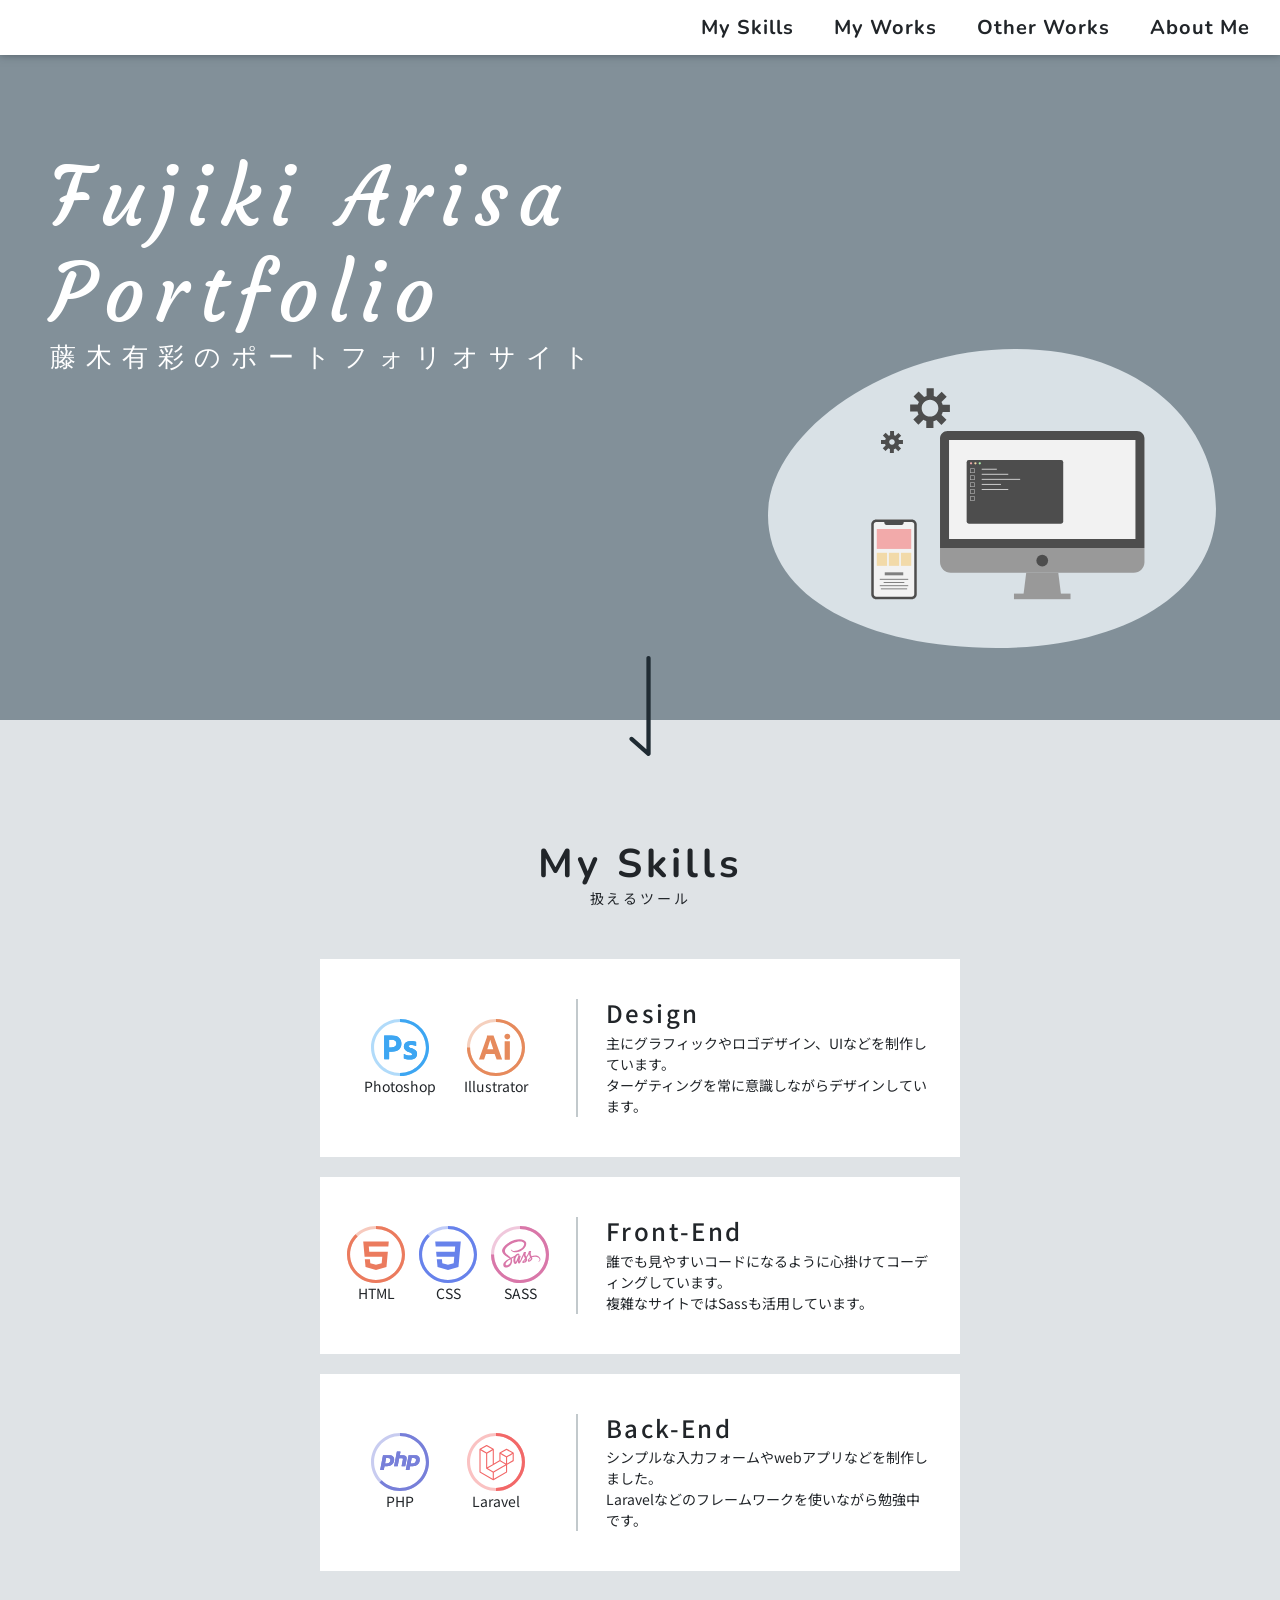
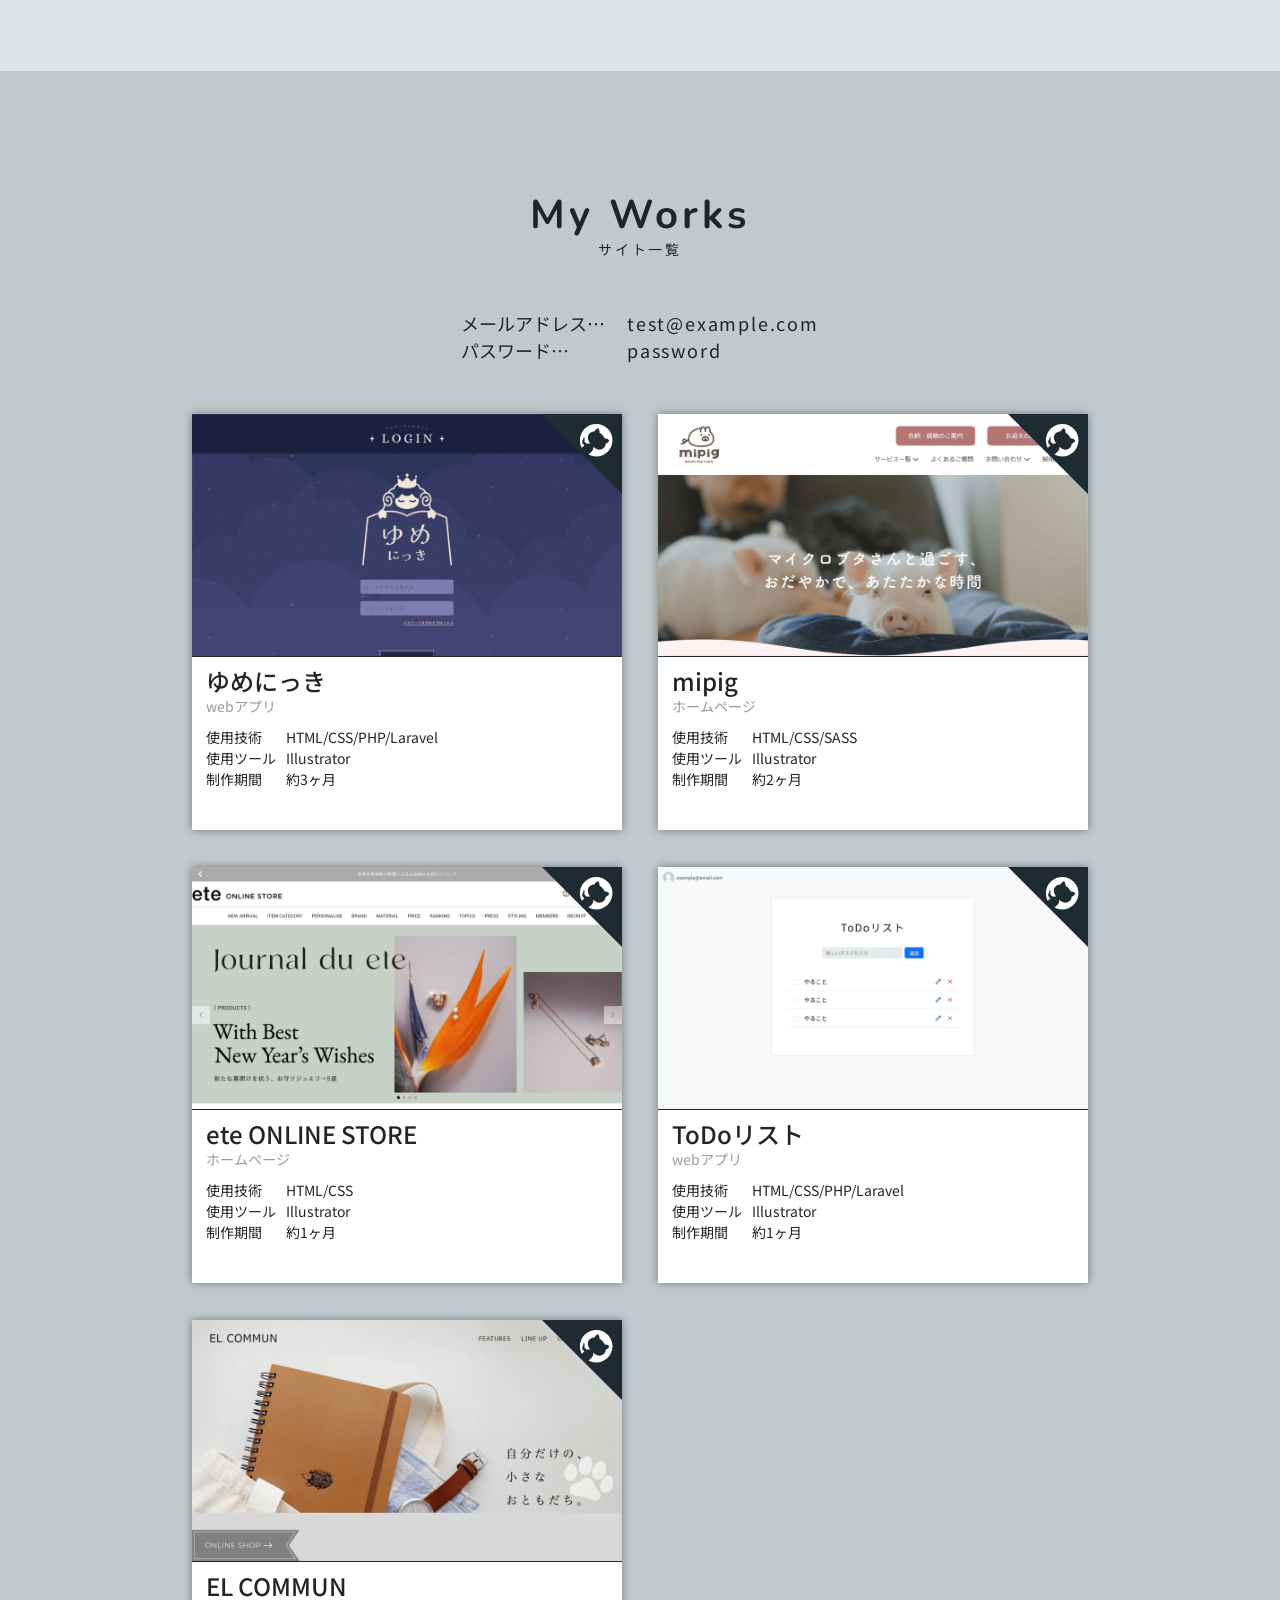
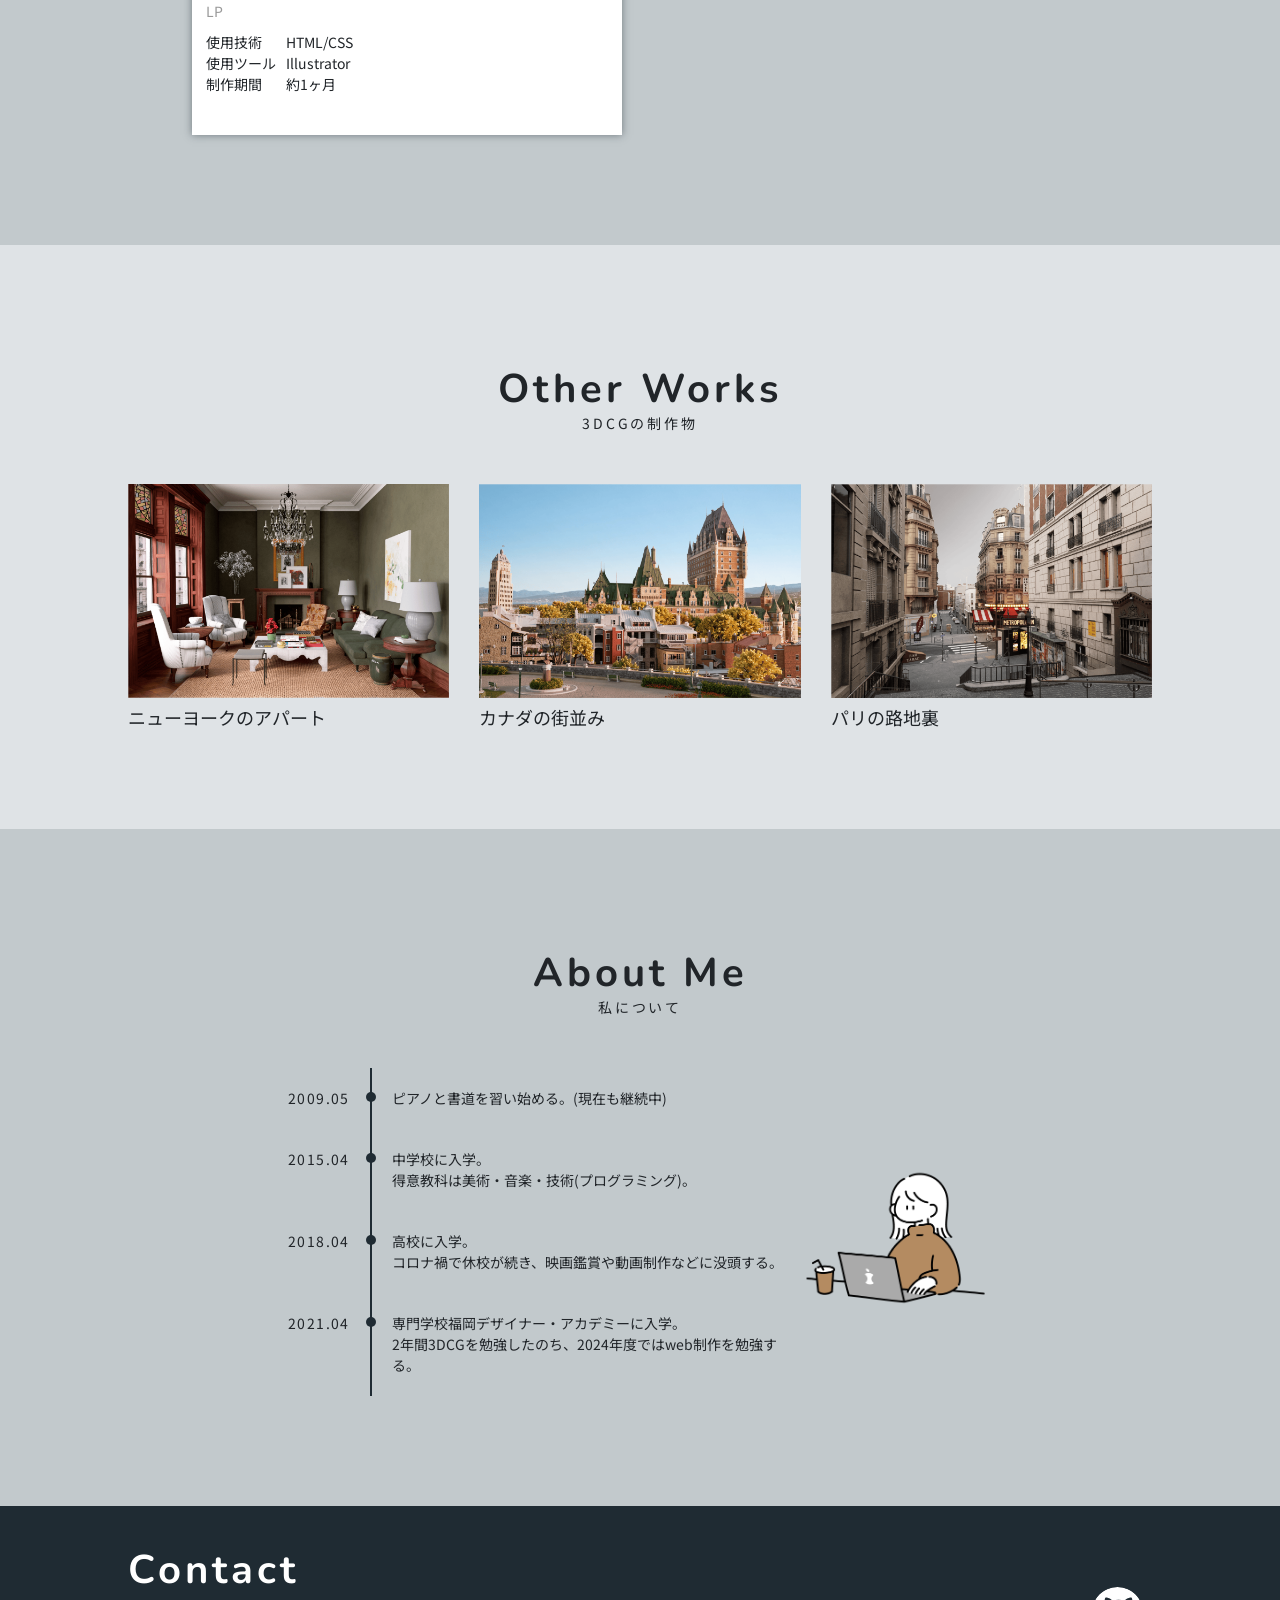
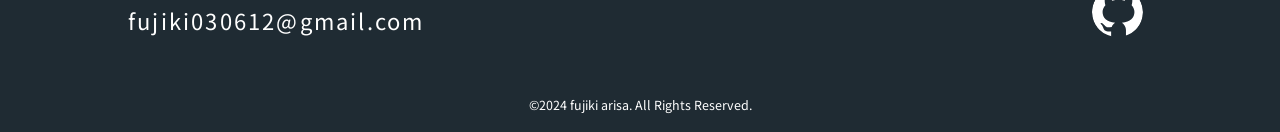
==== index.html @ 466b52f9 "[feat]ignoreを追加" ====
<!DOCTYPE html>
<html lang="ja">

<head>
    <meta charset="UTF-8">
    <meta name="viewport" content="width=device-width, initial-scale=1.0">
    <title>Fujiki's Portfolio</title>
    <!-- bootstrap -->
    <link href="https://cdn.jsdelivr.net/npm/bootstrap@5.3.0/dist/css/bootstrap.min.css" rel="stylesheet"
        integrity="sha384-9ndCyUaIbzAi2FUVXJi0CjmCapSmO7SnpJef0486qhLnuZ2cdeRhO02iuK6FUUVM" crossorigin="anonymous">
    <!-- css -->
    <link rel="stylesheet" href="/assets/css/style.css">
    <!-- google fonts -->
    <link rel="preconnect" href="https://fonts.googleapis.com">
    <link rel="preconnect" href="https://fonts.gstatic.com" crossorigin>
    <link
        href="https://fonts.googleapis.com/css2?family=Noto+Sans+JP:wght@100..900&family=Nunito:wght@200..1000&family=Courgette&display=swap"
        rel="stylesheet">
</head>

<body>

    <!--========== header ==========-->
    <header class="position-relative">
        <!-- background image -->
        <!-- <img src="/assets/images/cover/bg-color.svg" alt="" class="bg position-absolute top-0 left-0"> -->

        <!-- navigation -->
        <nav>
            <ul
                class="list-unstyled d-flex justify-content-evenly justify-content-lg-end align-items-center position-fixed bg-white w-100 my-0 mx-auto pe-lg-5">
                <li>
                    <a href="#skills" class="text-dark">
                        My Skills
                    </a>
                </li>
                <li>
                    <a href="#works" class="text-dark">
                        My Works
                    </a>
                </li>
                <li>
                    <a href="#other" class="text-dark">
                        Other Works
                    </a>
                </li>
                <li>
                    <a href="#about" class="text-dark">
                        About Me
                    </a>
                </li>
            </ul>
        </nav>

        <!-- title -->
        <h1 class="position-absolute text-white mb-0">
            <p class="mb-0">Fujiki Arisa</p>
            <p class="mb-0">Portfolio</p>
            <span class="mb-0">藤木有彩のポートフォリオサイト</span>
        </h1>

        <!-- illust & arrow -->
        <img src="/assets/images/cover/cover.svg" alt="" class="illust position-absolute">
        <a href="#skills"><img src="/assets/images/cover/arrow.svg" alt=""
                class="arrow position-absolute d-inline-block m-auto"></a>
    </header>

    <!--========== skill ==========-->
    <main>
        <section id="skills">
            <h2>My Skills</h2>
            <p class="text-center mb-0">扱えるツール</p>

            <ul class="list-unstyled mx-auto mb-0">
                <!-- design -->
                <li class="bg-white">
                    <figure class="d-flex flex-column flex-lg-row mb-0">
                        <div class="d-flex justify-content-evenly align-items-center">
                            <div class="d-flex flex-column align-items-center">
                                <img src="/assets/images/skills/img_photo.svg" alt="" class="icon">
                                <p class="text-center mb-0">Photoshop</p>
                            </div>
                            <div class="d-flex flex-column align-items-center">
                                <img src="/assets/images/skills/img_illust.svg" alt="" class="icon">
                                <p class="text-center mb-0">Illustrator</p>
                            </div>
                        </div>

                        <figcaption class="d-flex flex-column justify-content-between">
                            <h3>Design</h3>
                            <div>
                                <p class="mb-0">主にグラフィックやロゴデザイン、UIなどを制作しています。</p>
                                <p class="mb-0">ターゲティングを常に意識しながらデザインしています。</p>
                            </div>
                        </figcaption>
                    </figure>
                </li>

                <!-- front end -->
                <li class="bg-white">
                    <figure class="d-flex flex-column flex-lg-row mb-0">
                        <div class="d-flex justify-content-evenly align-items-center">
                            <div>
                                <img src="/assets/images/skills/img_html.svg" alt="" class="icon">
                                <p class="text-center mb-0">HTML</p>
                            </div>
                            <div>
                                <img src="/assets/images/skills/img_css.svg" alt="" class="icon">
                                <p class="text-center mb-0">CSS</p>
                            </div>
                            <div>
                                <img src="/assets/images/skills/img_sass.svg" alt="" class="icon">
                                <p class="text-center mb-0">SASS</p>
                            </div>
                        </div>

                        <figcaption class="d-flex flex-column justify-content-between">
                            <h3>Front-End</h3>
                            <div>
                                <p class="mb-0">誰でも見やすいコードになるように心掛けてコーディングしています。</p>
                                <p class="mb-0">複雑なサイトではSassも活用しています。</p>
                            </div>
                        </figcaption>
                    </figure>
                </li>

                <!-- back end -->
                <li class="bg-white">
                    <figure class="d-flex flex-column flex-lg-row mb-0">
                        <div class="d-flex justify-content-evenly align-items-center">
                            <div>
                                <img src="/assets/images/skills/img_php.svg" alt="" class="icon">
                                <p class="text-center mb-0">PHP</p>
                            </div>
                            <div>
                                <img src="/assets/images/skills/img_laravel.svg" alt="" class="icon">
                                <p class="text-center mb-0">Laravel</p>
                            </div>
                        </div>

                        <figcaption class="d-flex flex-column justify-content-between">
                            <h3>Back-End</h3>
                            <div>
                                <p class="mb-0">シンプルな入力フォームやwebアプリなどを制作しました。</p>
                                <p class="mb-0">Laravelなどのフレームワークを使いながら勉強中です。</p>
                            </div>
                        </figcaption>
                    </figure>
                </li>
            </ul>
        </section>

        <!--========== works ==========-->
        <section id="works">
            <h2>My Works</h2>
            <p class="text-center mb-0">サイト一覧</p>
            <dl class="login mx-auto">
                <div>
                    <dt class="d-inline-block">メールアドレス…</dt>
                    <dd class="d-inline">test@example.com</dd>
                </div>
                <div>
                    <dt class="d-inline-block">パスワード…</dt>
                    <dd class="d-inline">password</dd>
                </div>
            </dl>

            <div class="d-flex flex-wrap justify-content-between mx-auto flex-column flex-lg-row">
                <!-- dream diary -->
                <figure>
                    <div class="position-relative">
                        <a href="#" class="preview"><img src="assets/images/works/img_04.png" alt=""></a>
                        <a href="https://github.com/FujikiArisa/dream-diary" class="github"><img
                                src="/assets/images/works/github.svg" alt=""></a>
                    </div>

                    <figcaption>
                        <div class="bg-white">
                            <h3 class="mb-0">ゆめにっき</h3>
                            <p>webアプリ</p>
                            <dl>
                                <div>
                                    <dt class="d-inline-block">使用技術</dt>
                                    <dd class="d-inline">HTML/CSS/PHP/Laravel</dd>
                                </div>
                                <div>
                                    <dt class="d-inline-block">使用ツール</dt>
                                    <dd class="d-inline">Illustrator</dd>
                                </div>
                                <div>
                                    <dt class="d-inline-block">制作期間</dt>
                                    <dd class="d-inline">約3ヶ月</dd>
                                </div>
                            </dl>
                        </div>
                    </figcaption>
                </figure>

                <!-- mipig -->
                <figure>
                    <div class="position-relative">
                        <a href="https://mipig.netlify.app/" class="preview">
                            <img src="assets/images/works/img_02.png" alt="">
                            <span
                                class="open w-100 h-100 position-absolute top-0 end-0 d-flex justify-content-center align-items-center text-white">OPEN</span>
                        </a>
                        <a href="https://github.com/FujikiArisa/mipig" class="github">
                            <img src="/assets/images/works/github.svg" alt="">
                        </a>
                    </div>

                    <figcaption>
                        <div class="bg-white">
                            <h3 class="mb-0">mipig</h3>
                            <p>ホームページ</p>
                            <dl>
                                <div>
                                    <dt class="d-inline-block">使用技術</dt>
                                    <dd class="d-inline">HTML/CSS/SASS</dd>
                                </div>
                                <div>
                                    <dt class="d-inline-block">使用ツール</dt>
                                    <dd class="d-inline">Illustrator</dd>
                                </div>
                                <div>
                                    <dt class="d-inline-block">制作期間</dt>
                                    <dd class="d-inline">約2ヶ月</dd>
                                </div>
                            </dl>
                        </div>
                    </figcaption>
                </figure>

                <!-- ete online store -->
                <figure>
                    <div class="position-relative">
                        <a href="https://ete-online-original.netlify.app/" class="preview">
                            <img src="assets/images/works/img_01.png" alt="">
                            <span
                                class="open w-100 h-100 position-absolute top-0 end-0 d-flex justify-content-center align-items-center text-white">OPEN</span>
                        </a>
                        <a href="https://github.com/FujikiArisa/ete-online-original" class="github">
                            <img src="/assets/images/works/github.svg" alt="">
                        </a>
                    </div>

                    <figcaption>
                        <div class="bg-white">
                            <h3 class="mb-0">ete ONLINE STORE</h3>
                            <p>ホームページ</p>
                            <dl>
                                <div>
                                    <dt class="d-inline-block">使用技術</dt>
                                    <dd class="d-inline">HTML/CSS</dd>
                                </div>
                                <div>
                                    <dt class="d-inline-block">使用ツール</dt>
                                    <dd class="d-inline">Illustrator</dd>
                                </div>
                                <div>
                                    <dt class="d-inline-block">制作期間</dt>
                                    <dd class="d-inline">約1ヶ月</dd>
                                </div>
                            </dl>
                        </div>
                    </figcaption>
                </figure>

                <!-- todo list -->
                <figure>
                    <div class="position-relative">
                        <a href="#" class="preview"><img src="assets/images/works/img_05.png" alt=""></a>
                        <a href="https://github.com/FujikiArisa/todo" class="github"><img
                                src="/assets/images/works/github.svg" alt=""></a>
                    </div>

                    <figcaption>
                        <div class="bg-white">
                            <h3 class="mb-0">ToDoリスト</h3>
                            <p>webアプリ</p>
                            <dl>
                                <div>
                                    <dt class="d-inline-block">使用技術</dt>
                                    <dd class="d-inline">HTML/CSS/PHP/Laravel</dd>
                                </div>
                                <div>
                                    <dt class="d-inline-block">使用ツール</dt>
                                    <dd class="d-inline">Illustrator</dd>
                                </div>
                                <div>
                                    <dt class="d-inline-block">制作期間</dt>
                                    <dd class="d-inline">約1ヶ月</dd>
                                </div>
                            </dl>
                        </div>
                    </figcaption>
                </figure>

                <!-- el commun -->
                <figure class="position-relative">
                    <div>
                        <a href="https://elcommun-pointnote.netlify.app/" class="preview">
                            <img src="assets/images/works/img_03.png" alt="">
                            <span
                                class="open w-100 h-100 position-absolute top-0 end-0 d-flex justify-content-center align-items-center text-white">OPEN</span>
                        </a>
                        <a href="https://github.com/FujikiArisa/mipig" class="github">
                            <img src="/assets/images/works/github.svg" alt="">
                        </a>
                    </div>

                    <figcaption>
                        <div class="bg-white">
                            <h3 class="mb-0">EL COMMUN</h3>
                            <p>LP</p>
                            <dl>
                                <div>
                                    <dt class="d-inline-block">使用技術</dt>
                                    <dd class="d-inline">HTML/CSS</dd>
                                </div>
                                <div>
                                    <dt class="d-inline-block">使用ツール</dt>
                                    <dd class="d-inline">Illustrator</dd>
                                </div>
                                <div>
                                    <dt class="d-inline-block">制作期間</dt>
                                    <dd class="d-inline">約1ヶ月</dd>
                                </div>
                            </dl>
                        </div>
                    </figcaption>
                </figure>

            </div>
        </section>

        <!--========== other works ==========-->
        <section id="other">
            <h2>Other Works</h2>
            <p class="text-center mb-0">3DCGの制作物</p>

            <ul class="list-unstyled mx-auto d-flex flex-column flex-lg-row mb-0">
                <li>
                    <img src="/assets/images/otherworks/img_01.png" alt="">
                    <h3 class="mb-0">ニューヨークのアパート</h3>
                </li>
                <li>
                    <img src="/assets/images/otherworks/img_02.png" alt="">
                    <h3 class="mb-0">カナダの街並み</h3>
                </li>
                <li>
                    <img src="/assets/images/otherworks/img_03.png" alt="">
                    <h3 class="mb-0">パリの路地裏</h3>
                </li>
            </ul>
        </section>

        <!--========== about me ==========-->
        <section id="about">
            <h2>About Me</h2>
            <p class="text-center mb-0">私について</p>

            <div class="mx-auto d-flex justify-content-between align-items-center flex-column-reverse flex-lg-row">
                <ul class="list-unstyled">
                    <li class="d-flex">
                        <time datetime="2009-05">2009.05</time>
                        <div class="timeline-content">
                            <p class="mb-0">ピアノと書道を習い始める。(現在も継続中)</p>
                        </div>
                    </li>
                    <li class="d-flex">
                        <time datetime="2015-04">2015.04</time>
                        <div class="timeline-content">
                            <p class="mb-0">中学校に入学。</p>
                            <p class="mb-0">得意教科は美術・音楽・技術(プログラミング)。</p>
                        </div>
                    </li>
                    <li class="d-flex">
                        <time datetime="2018-04">2018.04</time>
                        <div class="timeline-content">
                            <p class="mb-0">高校に入学。</p>
                            <p class="mb-0">コロナ禍で休校が続き、映画鑑賞や動画制作などに没頭する。</p>
                        </div>
                    </li>
                    <li class="d-flex">
                        <time datetime="2021-04">2021.04</time>
                        <div class="timeline-content">
                            <p class="mb-0">専門学校福岡デザイナー・アカデミーに入学。</p>
                            <p class="mb-0">2年間3DCGを勉強したのち、2024年度ではweb制作を勉強する。</p>
                        </div>
                    </li>
                </ul>
                <img src="/assets/images/about/img_01.png" alt="">
            </div>
        </section>

        <!--========== footer ==========-->
        <footer class="text-white">
            <div class="position-relative mx-auto">
                <h2 class="text-start">Contact</h2>
                <p class="mx-auto mb-0">fujiki030612@gmail.com</p>
                <a href="https://github.com/FujikiArisa" class="position-absolute end-0 bottom-0 rounded-circle">
                    <img src="/assets/images/common/github.svg" alt="" class="rounded-circle">
                </a>
            </div>
            <h6 class="text-center mb-0 fs-5">©︎2024 fujiki arisa. All Rights Reserved.</h6>
        </footer>
    </main>
</body>

</html>
---- assets/css/style.css ----
:root {
    --transition: 0.2s ease;
    --bg-color-sub: #c2c9cc;
    /*濃いめ*/
    --bg-color: #dfe3e6;
    /*薄め*/
    --color-accent: #1f2b33;

    --box-shadow: 0 0 8px hsla(204, 24%, 16%, 0.5);
}

html {
    font-size: 62.5%;
}

img {
    width: 100%;
}

main {
    font-family: "Noto Sans JP", sans-serif;
    font-weight: 400;
    font-style: normal;
    font-size: clamp(1.2rem, 2vw, 1.4rem);
}

h2,
header ul,
#works .preview .open {
    font-family: "Nunito", sans-serif;
    font-weight: 700;
    font-style: normal;
    letter-spacing: .1em;
}

h2 {
    text-align: center;
    font-size: clamp(2.8rem, 4vw, 4rem);
    padding-block-start: 12rem;
    margin-block-end: 0;
}

h2+.text-center {
    padding-block-end: 5rem;
    letter-spacing: .2em;
}

section {
    padding-block-end: 10rem;
}

/*======= header =======*/

header {
    height: 80vh;
    max-height: 960px;
    background-color: #829099;
}

/* 背景色 */

header .bg {
    width: 50%;
    height: 100%;
    object-fit: cover;
}

/* ナビゲーション */

header ul {
    gap: 4em;
    z-index: 9999;
    height: 55px;
    box-shadow: var(--box-shadow);
}

header a {
    text-decoration: none;
    font-size: clamp(1.4rem, 2vw, 2rem);
}

header nav a:hover {
    text-decoration-skip-ink: none;
    text-decoration: underline;
}

/* タイトル */

header h1 {
    inset: 6em auto auto 2em;
    letter-spacing: .4em;

    font-family: "Courgette", cursive;
    font-weight: 400;
    font-style: normal;
}

header h1 p {
    font-size: clamp(3rem, 10vw, 8rem);
}

header h1 span {
    font-size: clamp(1rem, 2vw, 4rem);
}

/* イラスト */

header .illust {
    inset: auto 5% 10% auto;
    width: clamp(300px, 35vw, 600px);
}

/* 矢印 */

header .arrow {
    inset: auto 0 -5% 0;
    height: clamp(50px, 10vw, 100px);
}

@media screen and (max-width: 992px) {
    header {
        height: 60vh;
        min-height: 550px;
    }

    header ul {
        gap: 0;
    }

    header h1 {
        top: 4em;
    }

    h2 {
        padding-block-start: 6rem;
    }

    h2+.text-center {
        padding-block-end: 2rem;
    }
}

/*======= skills =======*/

#skills {
    background-color: var(--bg-color);
}

#skills ul {
    width: 50vw;
    max-width: 1000px;
}

#skills ul li:nth-child(n+2) {
    margin-block-start: 2rem;
}

#skills figure {
    padding-block: 4rem;
}

/* 左側 */

#skills figure>div {
    width: 40%;
    padding-inline: 2%;
}

/* 右側 */

#skills figure figcaption {
    width: 60%;
    border-left: 2px var(--bg-color-sub) solid;
    padding-inline: 2em;
}

/* アイコン */

#skills figure .text-center {
    font-size: clamp(1.4rem, 1vw, 1.8rem);
}

#skills figure>div>div {
    width: 25%;
}

#skills h3 {
    font-size: clamp(1.8rem, 2vw, 2.4rem);
    letter-spacing: .1em;
}

@media screen and (max-width: 992px) {
    #skills ul {
        width: 80vw;
    }

    #skills figure {
        padding-block: 0;
    }

    #skills figure>div {
        width: 100%;
        padding-inline: 0;
        padding-block: 3rem 2rem;
    }

    #skills figure figcaption {
        width: 100%;
        border-left: 0;
        padding-block-end: 3rem;
    }


    #skills figure>div>div {
        width: 15%;
    }

    #skills h3 {
        border-top: 2px var(--bg-color-sub) solid;
        padding-block-start: 1rem;
    }
}

/*======= works =======*/

#works {
    background-color: var(--bg-color-sub);
}

#works .login {
    font-size: clamp(1.6rem, 1.5vw, 1.8rem);
    padding-bottom: 4rem;
    width: fit-content;
}

#works .login dt {
    width: 9em;
    font-weight: 400;
    user-select: none;
}

#works .login dd {
    letter-spacing: .1em;
}

#works>.d-flex {
    width: 70vw;
}

#works figure {
    width: 48%;
    box-shadow: var(--box-shadow);
}

#works figure:nth-child(n+3) {
    margin-block-start: 3%;
}

/* プレビュー */

#works .preview {
    position: relative;
    display: inline-block;
}

/* OPENボタン */

#works .preview .open {
    background-color: rgba(0, 0, 0, 0.6);
    opacity: 0;
    font-size: 3.4rem;
    transition: .3s;
    font-weight: 500;
    letter-spacing: .2em;
}

#works .preview:hover .open {
    opacity: 1;
}

/* githubのボタン */

#works .github img {
    width: 8rem;
    position: absolute;
    inset: 0 0 auto auto;
    transition: var(--transition);
}

#works figcaption {
    border-top: 1px solid var(--color-accent);
}

#works figcaption>div {
    padding-block: 1rem 3rem;
    padding-inline: 1em;
}

/* サイト名 */

#works h3 {
    font-size: clamp(1.8rem, 2vw, 2.4rem)
}

/* サイトの種類 */

#works figure p {
    color: #999999;
}

/* サイトの詳細 */

#works figure dl {
    margin-block-start: .5em;
}

#works figure dt {
    font-weight: 400;
    width: 5.5em;
}

@media screen and (max-width: 992px) {
    #works>.d-flex {
        width: 88vw;
    }

    #works figure {
        width: 100%;
    }

    #works figure:nth-child(n+3) {
        margin-block-start: 0;
    }

    #works figure:nth-child(n+2) {
        margin-block-start: 6%;
    }

    #works .preview:hover .open {
        opacity: 0;
    }
}

/*======= other works =======*/

#other {
    background-color: var(--bg-color);
}

#other h2 {
    padding-block-end: 0;
}

#other ul {
    width: 80vw;
    gap: 3rem;
}

#other h3 {
    margin-block-start: .5em;
    font-weight: 400;
    font-size: clamp(1.4rem, 2vw, 1.8rem)

}

@media screen and (max-width: 992px) {
    #other ul {
        width: 80vw;
        gap: 4rem;
    }
}

/*======= about =======*/

#about {
    background-color: var(--bg-color-sub);
}

#about>div {
    width: 55vw;
}

time {
    letter-spacing: .1em;
    padding-block: 2rem;
    padding-inline-end: 2rem;
}

.timeline-content {
    position: relative;
    padding-block: 2rem;
    padding-inline-start: 2rem;
    border-inline-start: 2px solid var(--color-accent);
}

.timeline-content::after {
    position: absolute;
    content: "";
    width: 10px;
    height: 10px;
    border-radius: 50%;
    background-color: var(--color-accent);

    top: 1.7em;
    left: calc(-12px / 2);
}

#about img {
    width: 15vw;
    max-width: 300px;
}

@media screen and (max-width: 992px) {
    #about>div {
        width: 88vw;
    }

    time {
        padding-inline-end: 1rem;
    }

    .timeline-content {
        padding-inline-start: 1rem;
    }

    #about img {
        width: 250px;
    }
}

/*======= footer =======*/

footer {
    padding-bottom: 2rem;
    background-color: #1f2b33;
}

footer>div {
    width: 80vw;
    margin-block-end: 6rem;
}

/* 見出し */

footer h2 {
    padding-block-end: 1rem;
    padding-block-start: 4rem;
}

/* メールアドレス */

footer p {
    font-size: clamp(1.2rem, 3vw, 2.2rem);
    letter-spacing: .1em;
}

/* githubのボタン */

footer a {
    width: 60px;
    transition: var(--transition);
}

footer a:hover {
    opacity: .5;
}

footer img {
    width: clamp(40px, 4vw, 60px);
}

footer h6 {
    font-weight: 400;
    font-size: clamp(1rem, 1vw, 1.4rem);
}


@media screen and (max-width: 992px) {}
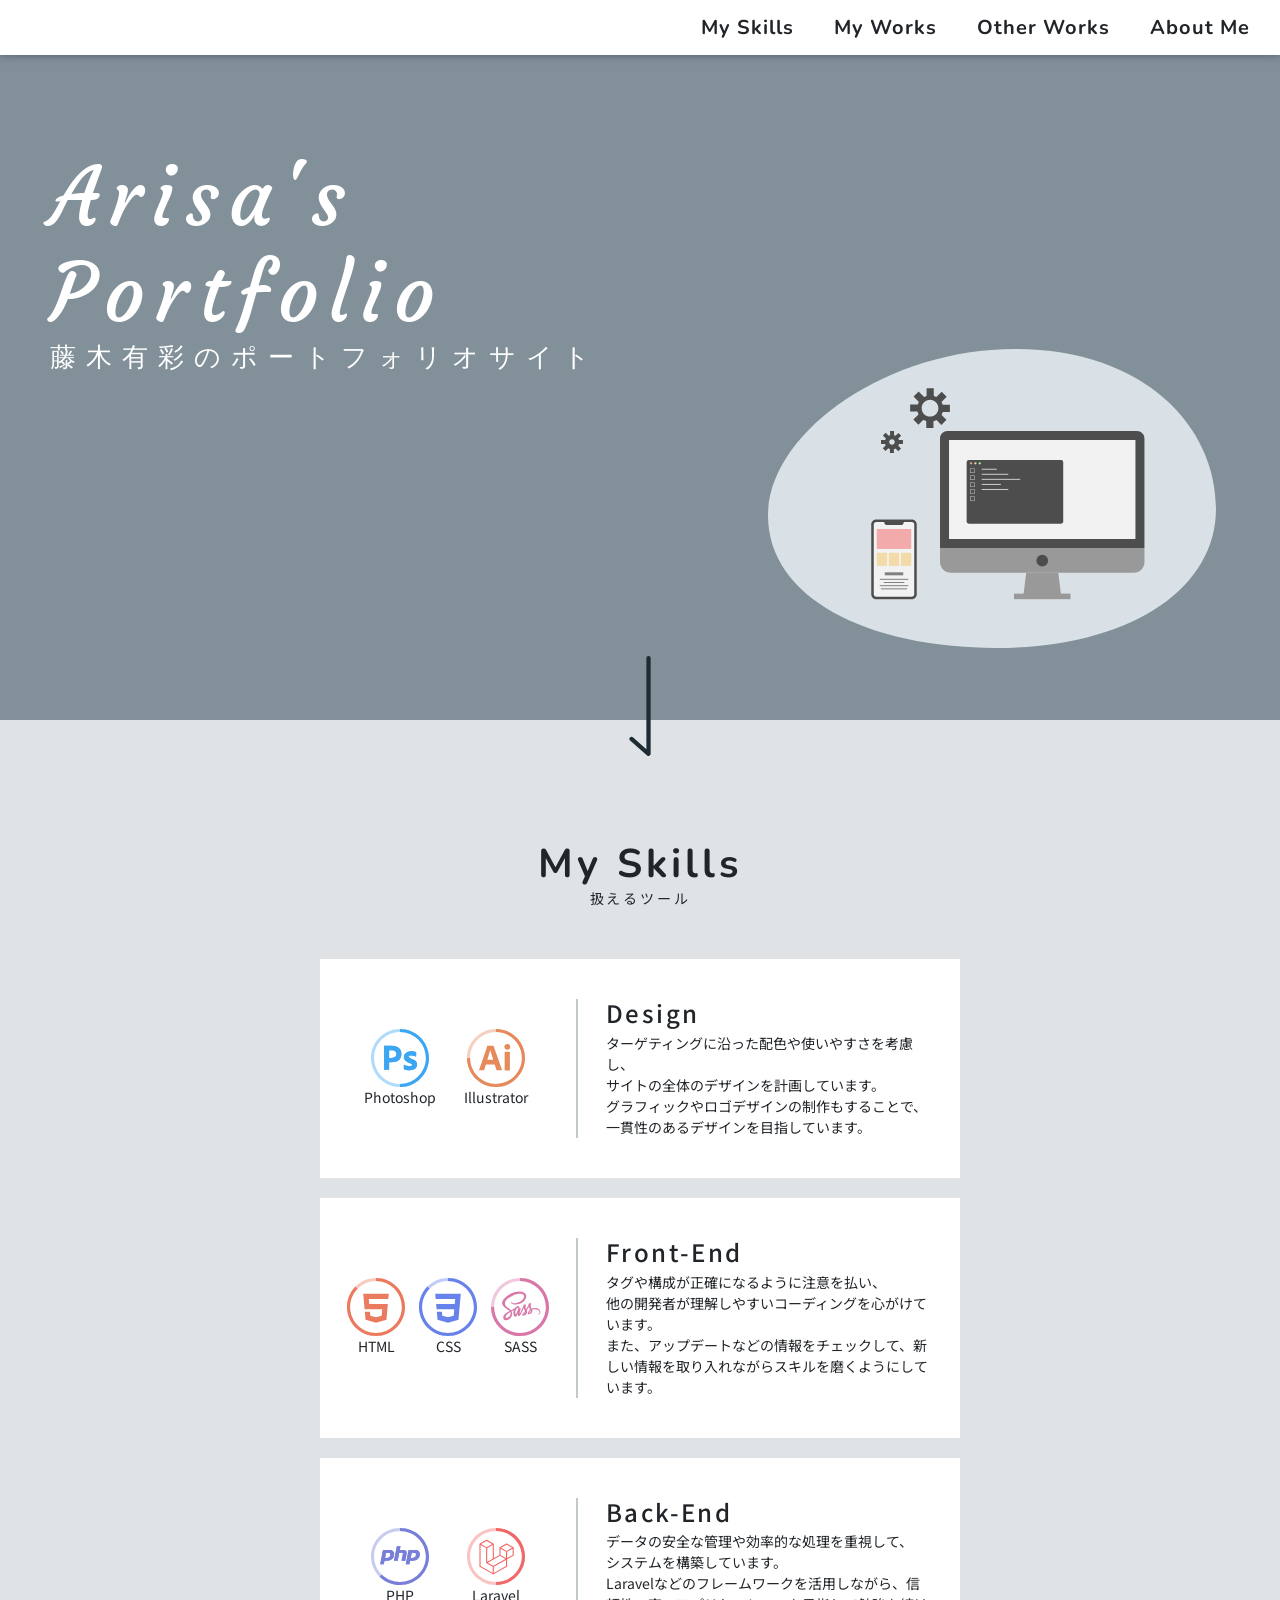
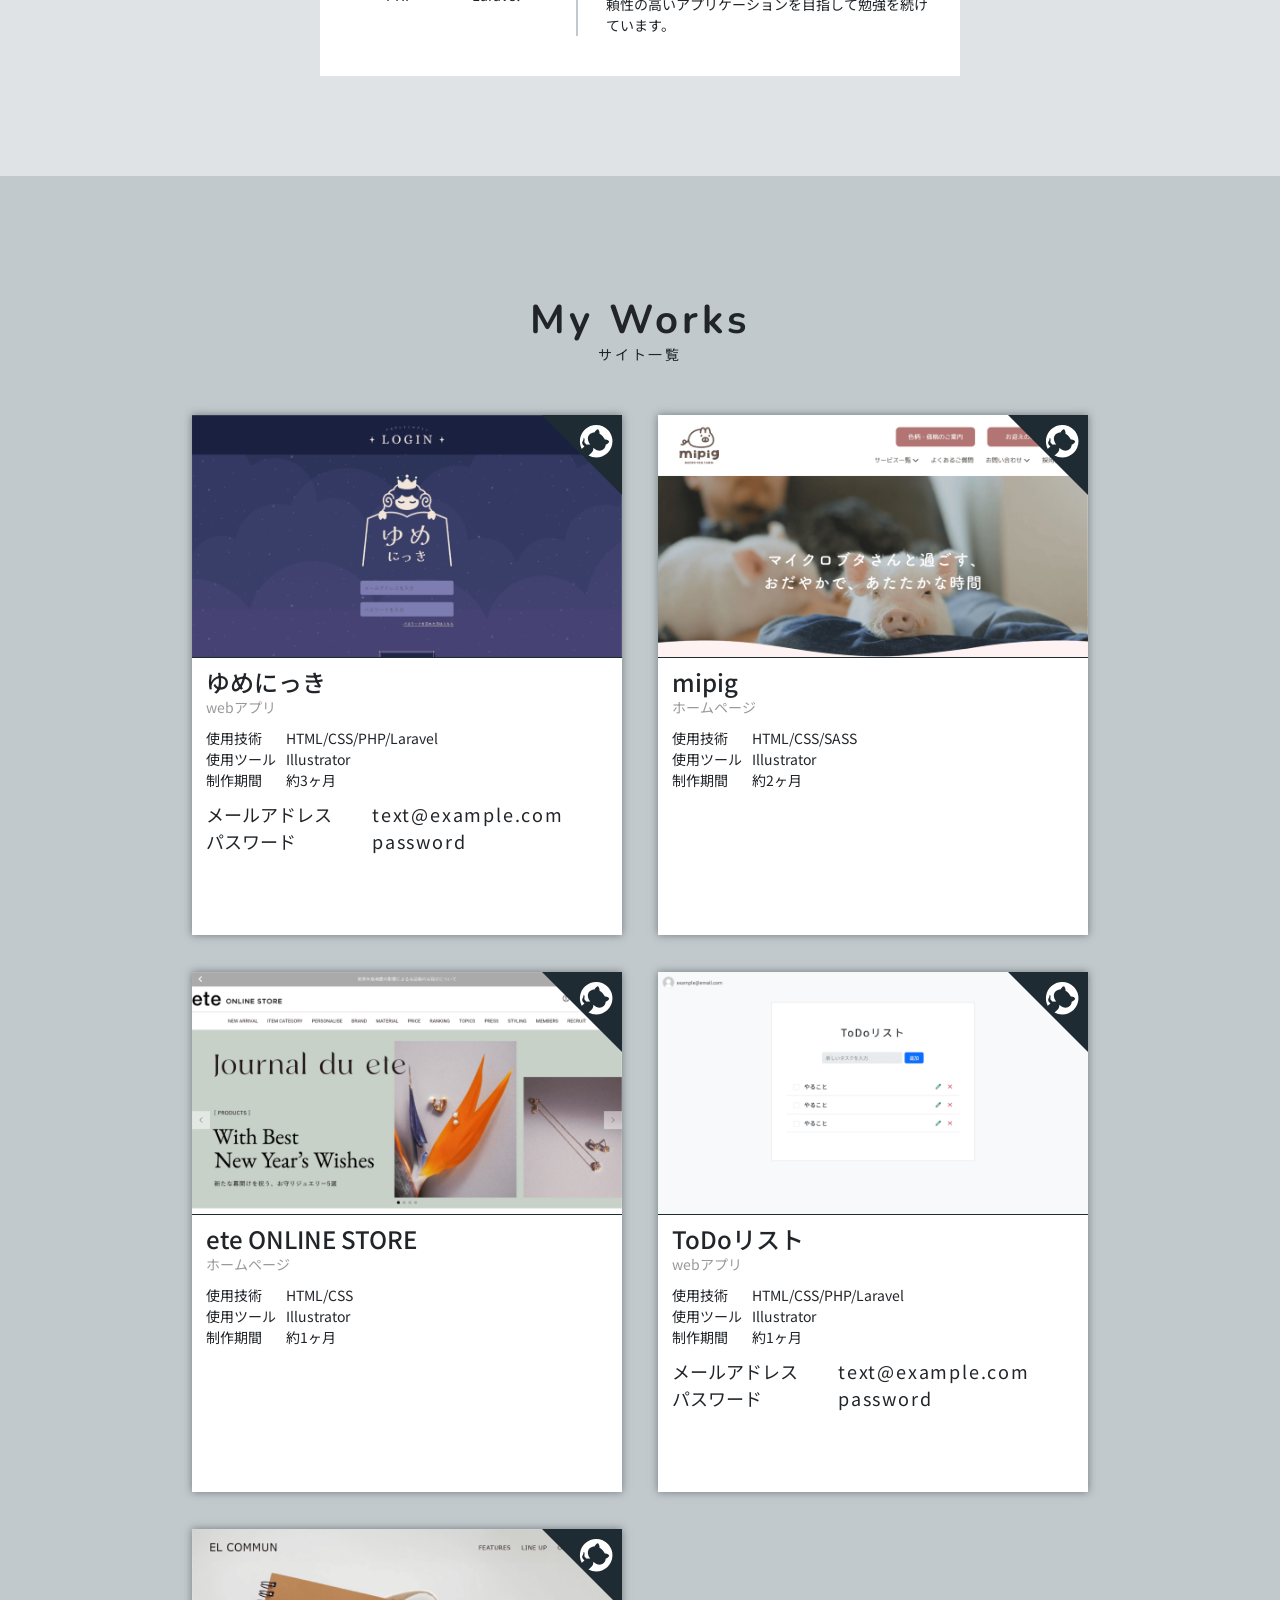
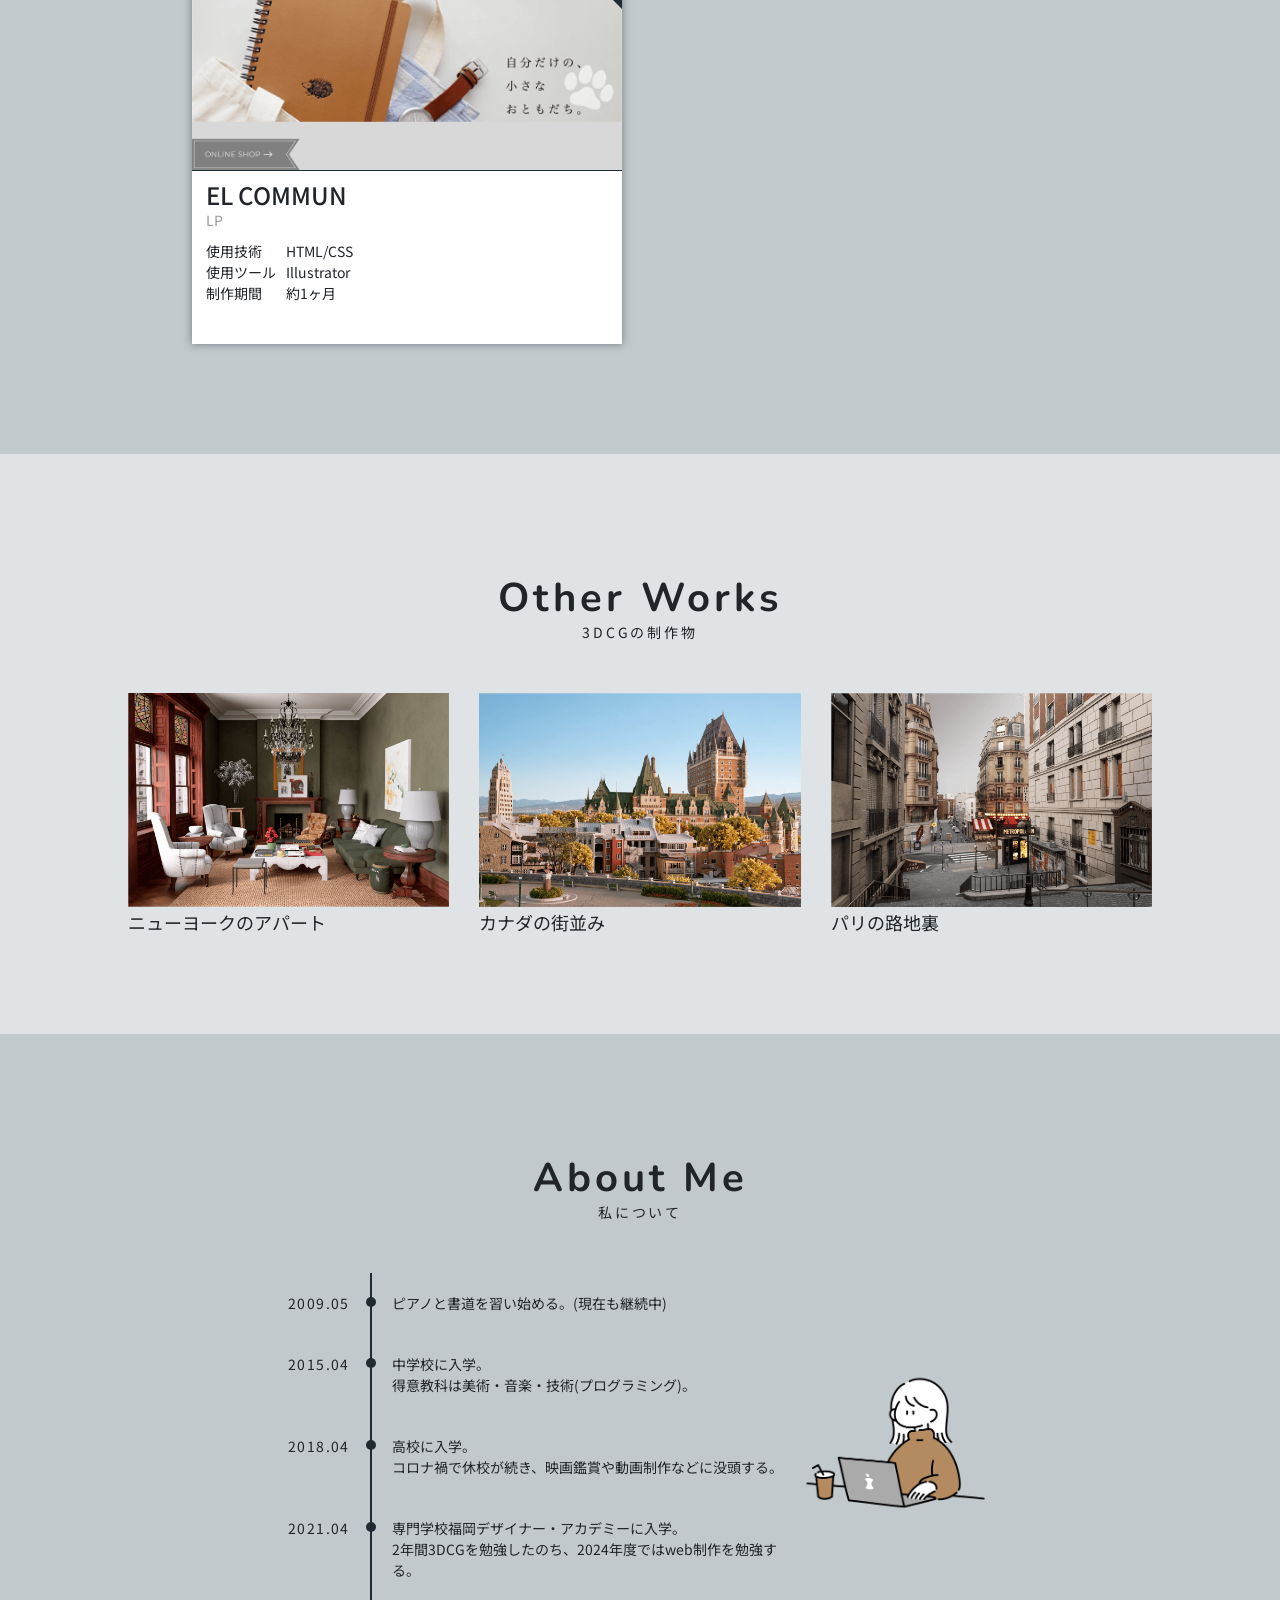
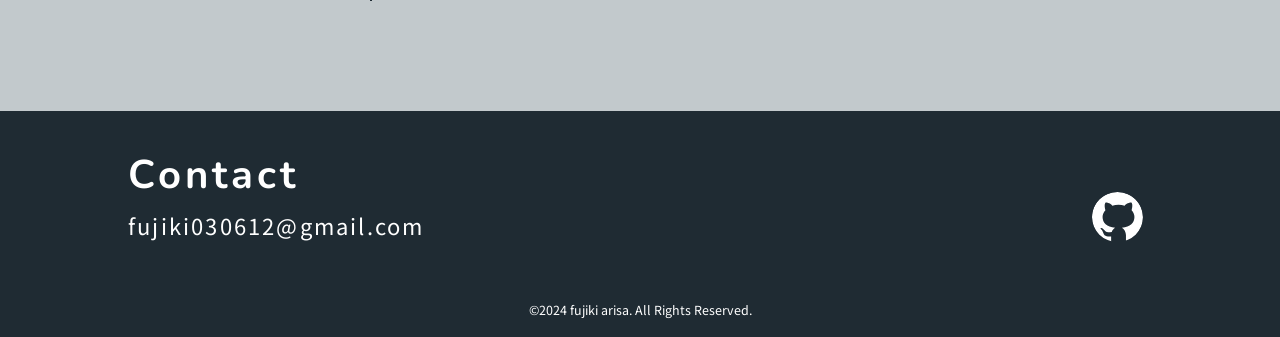
==== commit c8adace5: "[feat]デザインの修正" ====
--- a/index.html
+++ b/index.html
@@ -22,9 +22,6 @@
 
     <!--========== header ==========-->
     <header class="position-relative">
-        <!-- background image -->
-        <!-- <img src="/assets/images/cover/bg-color.svg" alt="" class="bg position-absolute top-0 left-0"> -->
-
         <!-- navigation -->
         <nav>
             <ul
@@ -54,7 +51,7 @@
 
         <!-- title -->
         <h1 class="position-absolute text-white mb-0">
-            <p class="mb-0">Fujiki Arisa</p>
+            <p class="mb-0">Arisa's</p>
             <p class="mb-0">Portfolio</p>
             <span class="mb-0">藤木有彩のポートフォリオサイト</span>
         </h1>
@@ -68,7 +65,7 @@
     <!--========== skill ==========-->
     <main>
         <section id="skills">
-            <h2>My Skills</h2>
+            <h2 class="mb-0">My Skills</h2>
             <p class="text-center mb-0">扱えるツール</p>
 
             <ul class="list-unstyled mx-auto mb-0">
@@ -89,8 +86,8 @@
                         <figcaption class="d-flex flex-column justify-content-between">
                             <h3>Design</h3>
                             <div>
-                                <p class="mb-0">主にグラフィックやロゴデザイン、UIなどを制作しています。</p>
-                                <p class="mb-0">ターゲティングを常に意識しながらデザインしています。</p>
+                                <p class="mb-0">ターゲティングに沿った配色や使いやすさを考慮し、<br>サイトの全体のデザインを計画しています。</p>
+                                <p class="mb-0">グラフィックやロゴデザインの制作もすることで、一貫性のあるデザインを目指しています。</p>
                             </div>
                         </figcaption>
                     </figure>
@@ -117,8 +114,8 @@
                         <figcaption class="d-flex flex-column justify-content-between">
                             <h3>Front-End</h3>
                             <div>
-                                <p class="mb-0">誰でも見やすいコードになるように心掛けてコーディングしています。</p>
-                                <p class="mb-0">複雑なサイトではSassも活用しています。</p>
+                                <p class="mb-0">タグや構成が正確になるように注意を払い、<br>他の開発者が理解しやすいコーディングを心がけています。</p>
+                                <p class="mb-0">また、アップデートなどの情報をチェックして、新しい情報を取り入れながらスキルを磨くようにしています。</p>
                             </div>
                         </figcaption>
                     </figure>
@@ -141,8 +138,8 @@
                         <figcaption class="d-flex flex-column justify-content-between">
                             <h3>Back-End</h3>
                             <div>
-                                <p class="mb-0">シンプルな入力フォームやwebアプリなどを制作しました。</p>
-                                <p class="mb-0">Laravelなどのフレームワークを使いながら勉強中です。</p>
+                                <p class="mb-0">データの安全な管理や効率的な処理を重視して、<br>システムを構築しています。</p>
+                                <p class="mb-0">Laravelなどのフレームワークを活用しながら、信頼性の高いアプリケーションを目指して勉強を続けています。</p>
                             </div>
                         </figcaption>
                     </figure>
@@ -152,33 +149,25 @@
 
         <!--========== works ==========-->
         <section id="works">
-            <h2>My Works</h2>
+            <h2 class="mb-0">My Works</h2>
             <p class="text-center mb-0">サイト一覧</p>
-            <dl class="login mx-auto">
-                <div>
-                    <dt class="d-inline-block">メールアドレス…</dt>
-                    <dd class="d-inline">test@example.com</dd>
-                </div>
-                <div>
-                    <dt class="d-inline-block">パスワード…</dt>
-                    <dd class="d-inline">password</dd>
-                </div>
-            </dl>
-
             <div class="d-flex flex-wrap justify-content-between mx-auto flex-column flex-lg-row">
                 <!-- dream diary -->
-                <figure>
+                <figure class="bg-white">
                     <div class="position-relative">
-                        <a href="#" class="preview"><img src="assets/images/works/img_04.png" alt=""></a>
-                        <a href="https://github.com/FujikiArisa/dream-diary" class="github"><img
-                                src="/assets/images/works/github.svg" alt=""></a>
+                        <a href="#" class="preview unfinished">
+                            <img src="assets/images/works/img_04.png" alt="">
+                        </a>
+                        <a href="https://github.com/FujikiArisa/dream-diary" class="github">
+                            <img src="/assets/images/works/github.svg" alt="" class="position-absolute top-0">
+                        </a>
                     </div>
 
                     <figcaption>
                         <div class="bg-white">
                             <h3 class="mb-0">ゆめにっき</h3>
                             <p>webアプリ</p>
-                            <dl>
+                            <dl class="detail">
                                 <div>
                                     <dt class="d-inline-block">使用技術</dt>
                                     <dd class="d-inline">HTML/CSS/PHP/Laravel</dd>
@@ -192,12 +181,22 @@
                                     <dd class="d-inline">約3ヶ月</dd>
                                 </div>
                             </dl>
+                            <dl class="login">
+                                <div>
+                                    <dt class="d-inline-block">メールアドレス</dt>
+                                    <dd class="d-inline">text@example.com</dd>
+                                </div>
+                                <div>
+                                    <dt class="d-inline-block">パスワード</dt>
+                                    <dd class="d-inline">password</dd>
+                                </div>
+                            </dl>
                         </div>
                     </figcaption>
                 </figure>
 
                 <!-- mipig -->
-                <figure>
+                <figure class="bg-white">
                     <div class="position-relative">
                         <a href="https://mipig.netlify.app/" class="preview">
                             <img src="assets/images/works/img_02.png" alt="">
@@ -205,15 +204,15 @@
                                 class="open w-100 h-100 position-absolute top-0 end-0 d-flex justify-content-center align-items-center text-white">OPEN</span>
                         </a>
                         <a href="https://github.com/FujikiArisa/mipig" class="github">
-                            <img src="/assets/images/works/github.svg" alt="">
+                            <img src="/assets/images/works/github.svg" alt="" class="position-absolute top-0">
                         </a>
                     </div>
 
                     <figcaption>
-                        <div class="bg-white">
+                        <div>
                             <h3 class="mb-0">mipig</h3>
                             <p>ホームページ</p>
-                            <dl>
+                            <dl class="detail">
                                 <div>
                                     <dt class="d-inline-block">使用技術</dt>
                                     <dd class="d-inline">HTML/CSS/SASS</dd>
@@ -232,7 +231,7 @@
                 </figure>
 
                 <!-- ete online store -->
-                <figure>
+                <figure class="bg-white">
                     <div class="position-relative">
                         <a href="https://ete-online-original.netlify.app/" class="preview">
                             <img src="assets/images/works/img_01.png" alt="">
@@ -240,7 +239,7 @@
                                 class="open w-100 h-100 position-absolute top-0 end-0 d-flex justify-content-center align-items-center text-white">OPEN</span>
                         </a>
                         <a href="https://github.com/FujikiArisa/ete-online-original" class="github">
-                            <img src="/assets/images/works/github.svg" alt="">
+                            <img src="/assets/images/works/github.svg" alt="" class="position-absolute top-0">
                         </a>
                     </div>
 
@@ -248,7 +247,7 @@
                         <div class="bg-white">
                             <h3 class="mb-0">ete ONLINE STORE</h3>
                             <p>ホームページ</p>
-                            <dl>
+                            <dl class="detail">
                                 <div>
                                     <dt class="d-inline-block">使用技術</dt>
                                     <dd class="d-inline">HTML/CSS</dd>
@@ -267,18 +266,23 @@
                 </figure>
 
                 <!-- todo list -->
-                <figure>
+                <figure class="bg-white">
                     <div class="position-relative">
-                        <a href="#" class="preview"><img src="assets/images/works/img_05.png" alt=""></a>
-                        <a href="https://github.com/FujikiArisa/todo" class="github"><img
-                                src="/assets/images/works/github.svg" alt=""></a>
+                        <a href="https://todo.fujiki.designer-academy.fukuoka.jp/login" class="preview">
+                            <img src="assets/images/works/img_05.png" alt="">
+                            <span
+                                class="open w-100 h-100 position-absolute top-0 end-0 d-flex justify-content-center align-items-center text-white">OPEN</span>
+                        </a>
+                        </a>
+                        <a href="https://github.com/FujikiArisa/todo" class="github">
+                            <img src="/assets/images/works/github.svg" alt="" class="position-absolute top-0"></a>
                     </div>
 
                     <figcaption>
                         <div class="bg-white">
                             <h3 class="mb-0">ToDoリスト</h3>
                             <p>webアプリ</p>
-                            <dl>
+                            <dl class="detail">
                                 <div>
                                     <dt class="d-inline-block">使用技術</dt>
                                     <dd class="d-inline">HTML/CSS/PHP/Laravel</dd>
@@ -292,20 +296,30 @@
                                     <dd class="d-inline">約1ヶ月</dd>
                                 </div>
                             </dl>
+                            <dl class="login">
+                                <div>
+                                    <dt class="d-inline-block">メールアドレス</dt>
+                                    <dd class="d-inline">text@example.com</dd>
+                                </div>
+                                <div>
+                                    <dt class="d-inline-block">パスワード</dt>
+                                    <dd class="d-inline">password</dd>
+                                </div>
+                            </dl>
                         </div>
                     </figcaption>
                 </figure>
 
                 <!-- el commun -->
-                <figure class="position-relative">
-                    <div>
+                <figure class="position-relative bg-white">
+                    <div  class="position-relative">
                         <a href="https://elcommun-pointnote.netlify.app/" class="preview">
                             <img src="assets/images/works/img_03.png" alt="">
                             <span
                                 class="open w-100 h-100 position-absolute top-0 end-0 d-flex justify-content-center align-items-center text-white">OPEN</span>
                         </a>
                         <a href="https://github.com/FujikiArisa/mipig" class="github">
-                            <img src="/assets/images/works/github.svg" alt="">
+                            <img src="/assets/images/works/github.svg" alt="" class="position-absolute top-0">
                         </a>
                     </div>
 
@@ -313,7 +327,7 @@
                         <div class="bg-white">
                             <h3 class="mb-0">EL COMMUN</h3>
                             <p>LP</p>
-                            <dl>
+                            <dl class="detail">
                                 <div>
                                     <dt class="d-inline-block">使用技術</dt>
                                     <dd class="d-inline">HTML/CSS</dd>
@@ -336,28 +350,28 @@
 
         <!--========== other works ==========-->
         <section id="other">
-            <h2>Other Works</h2>
+            <h2 class="mb-0">Other Works</h2>
             <p class="text-center mb-0">3DCGの制作物</p>
 
             <ul class="list-unstyled mx-auto d-flex flex-column flex-lg-row mb-0">
                 <li>
                     <img src="/assets/images/otherworks/img_01.png" alt="">
-                    <h3 class="mb-0">ニューヨークのアパート</h3>
+                    <h3 class="mb-0 mt-2">ニューヨークのアパート</h3>
                 </li>
                 <li>
                     <img src="/assets/images/otherworks/img_02.png" alt="">
-                    <h3 class="mb-0">カナダの街並み</h3>
+                    <h3 class="mb-0 mt-2">カナダの街並み</h3>
                 </li>
                 <li>
                     <img src="/assets/images/otherworks/img_03.png" alt="">
-                    <h3 class="mb-0">パリの路地裏</h3>
+                    <h3 class="mb-0 mt-2">パリの路地裏</h3>
                 </li>
             </ul>
         </section>
 
         <!--========== about me ==========-->
         <section id="about">
-            <h2>About Me</h2>
+            <h2 class="mb-0">About Me</h2>
             <p class="text-center mb-0">私について</p>
 
             <div class="mx-auto d-flex justify-content-between align-items-center flex-column-reverse flex-lg-row">
@@ -397,7 +411,7 @@
         <!--========== footer ==========-->
         <footer class="text-white">
             <div class="position-relative mx-auto">
-                <h2 class="text-start">Contact</h2>
+                <h2 class="text-start mb-0">Contact</h2>
                 <p class="mx-auto mb-0">fujiki030612@gmail.com</p>
                 <a href="https://github.com/FujikiArisa" class="position-absolute end-0 bottom-0 rounded-circle">
                     <img src="/assets/images/common/github.svg" alt="" class="rounded-circle">
--- a/assets/css/style.css
+++ b/assets/css/style.css
@@ -263,6 +263,10 @@
     display: inline-block;
 }
 
+#works .preview.unfinished {
+    pointer-events: none;
+}
+
 /* OPENボタン */
 
 #works .preview .open {
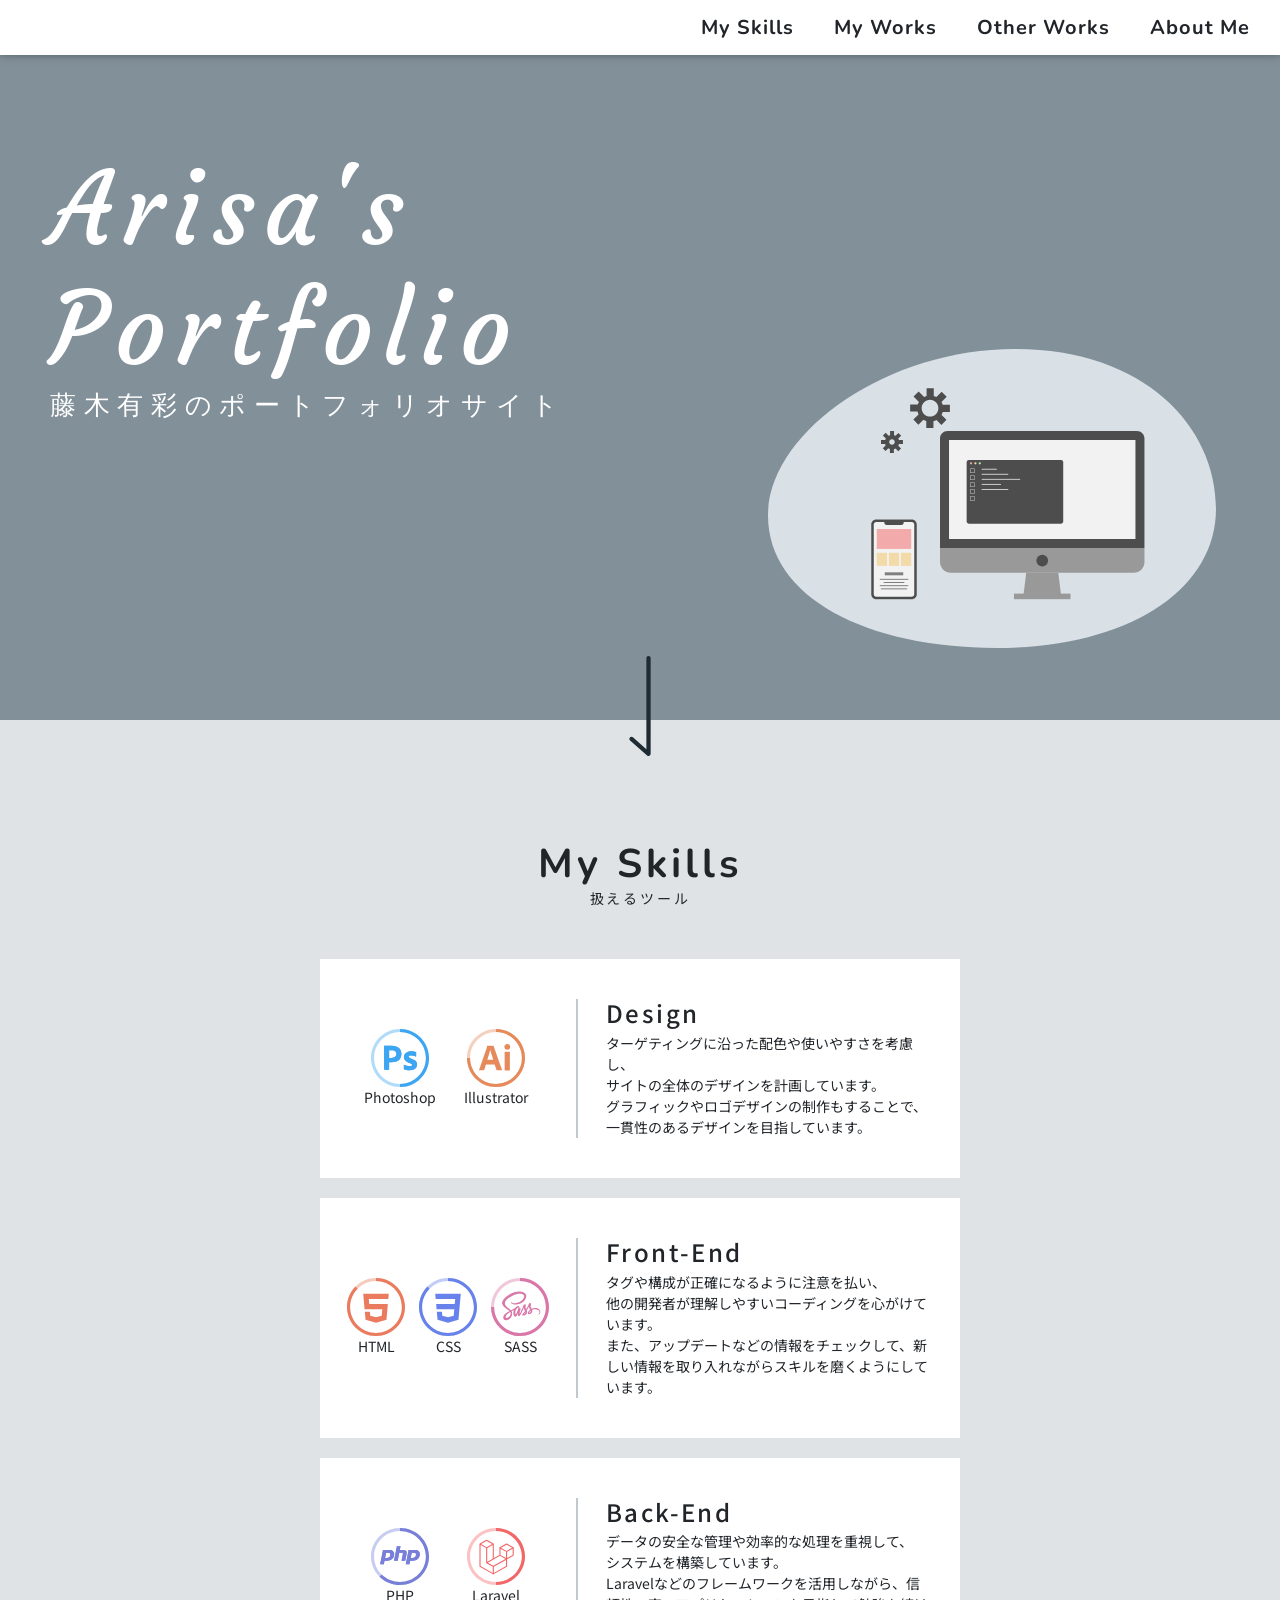
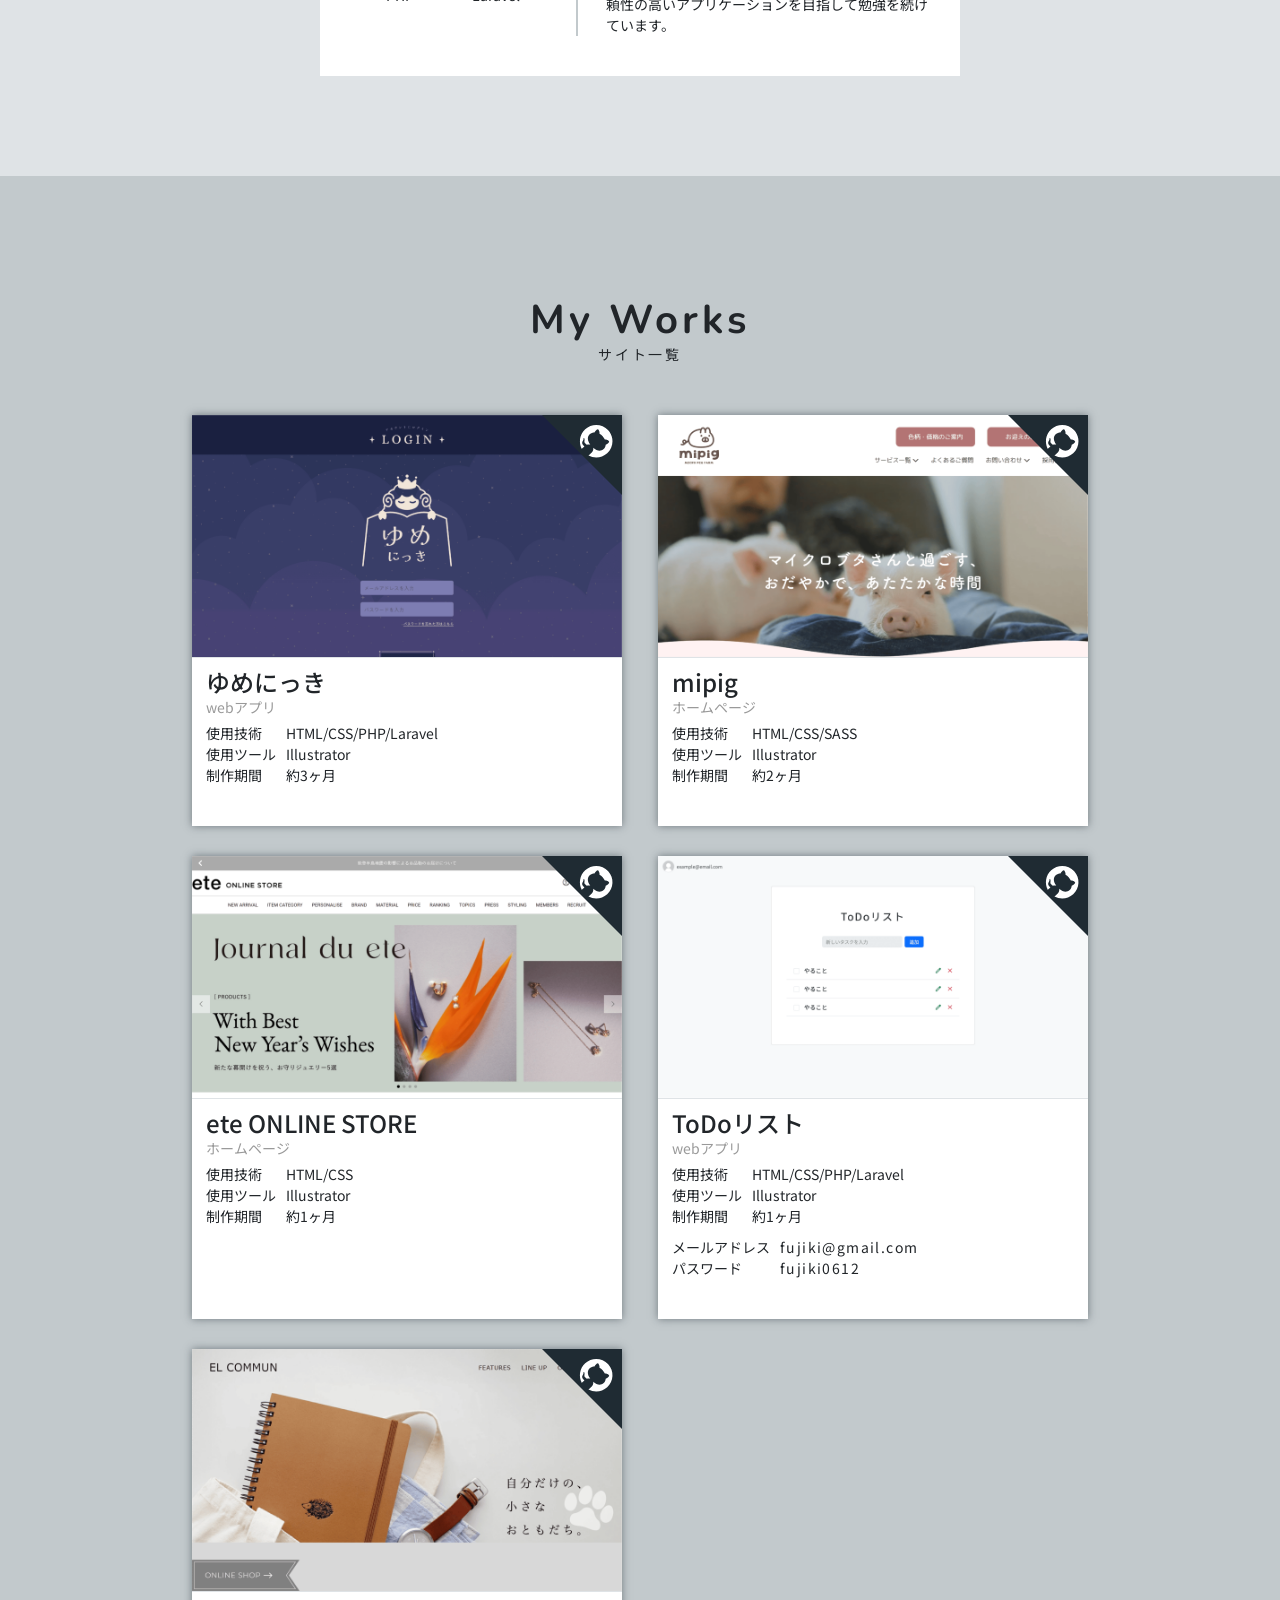
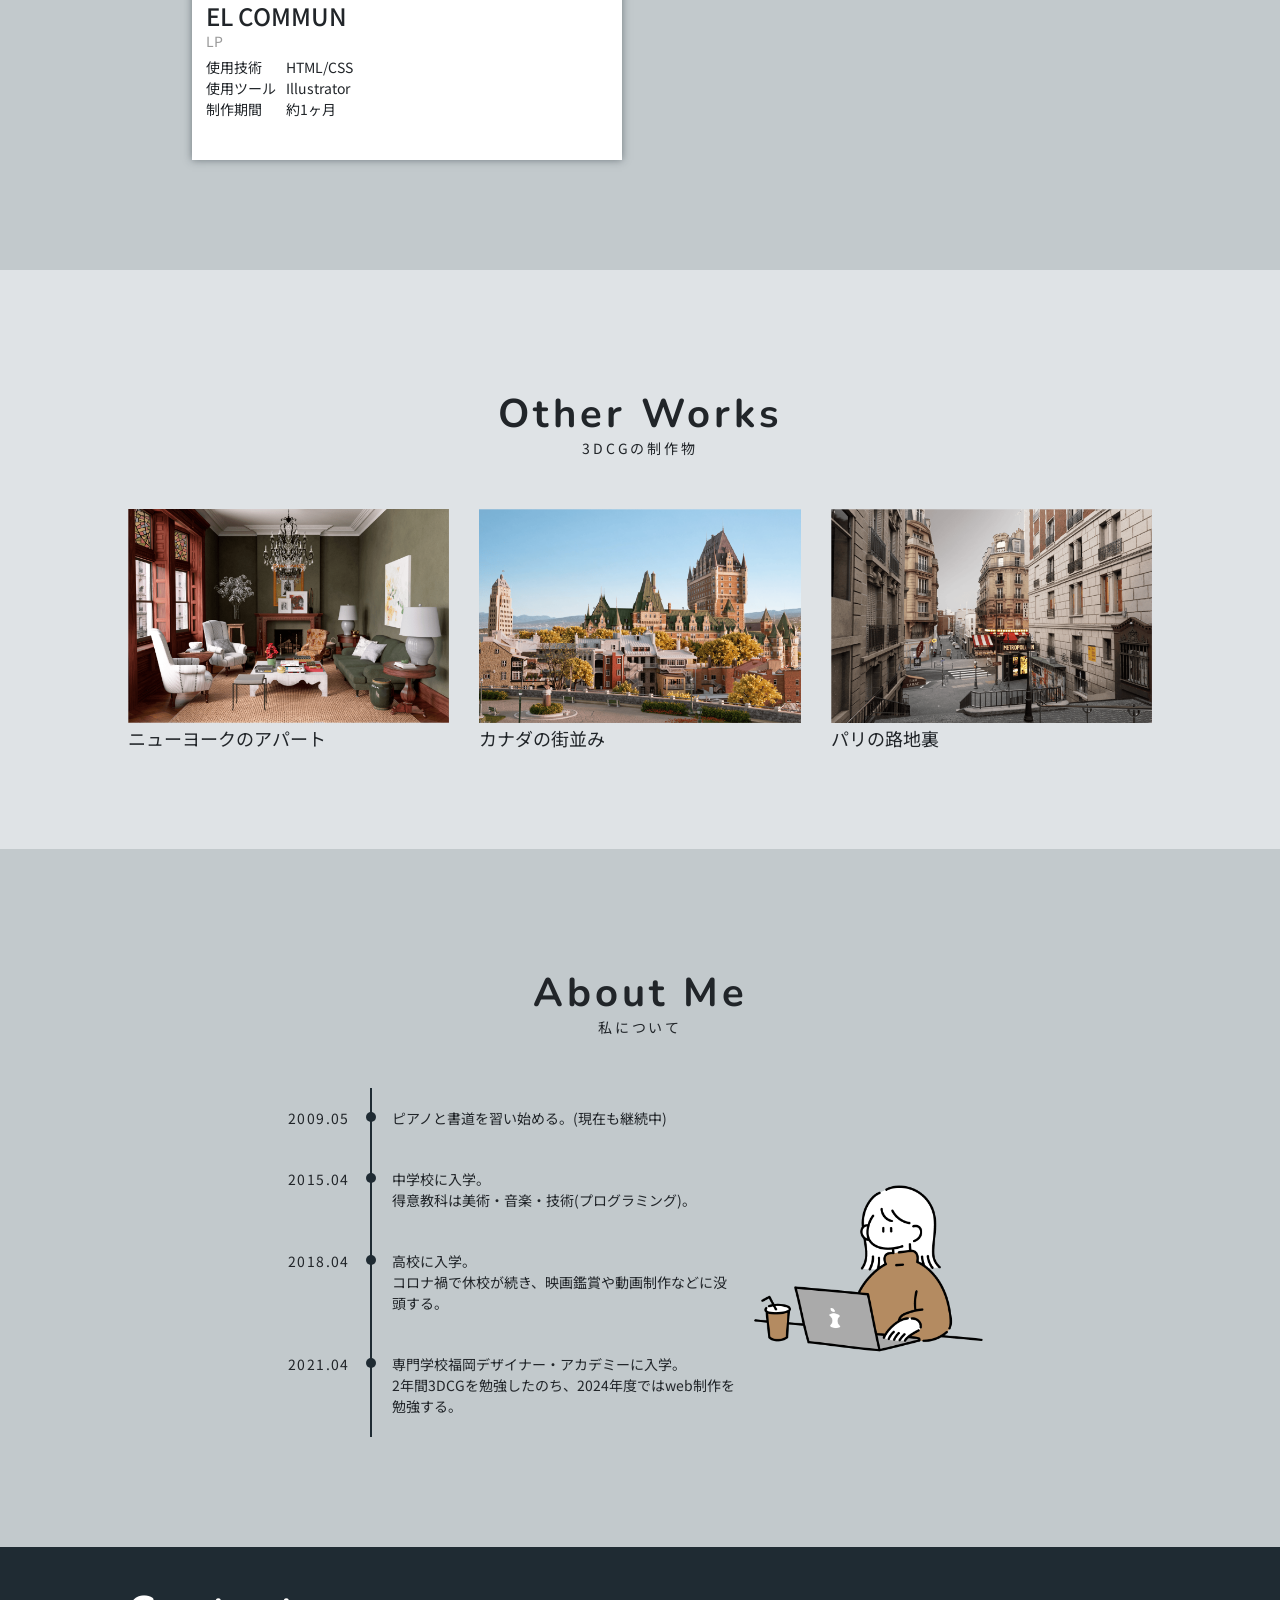
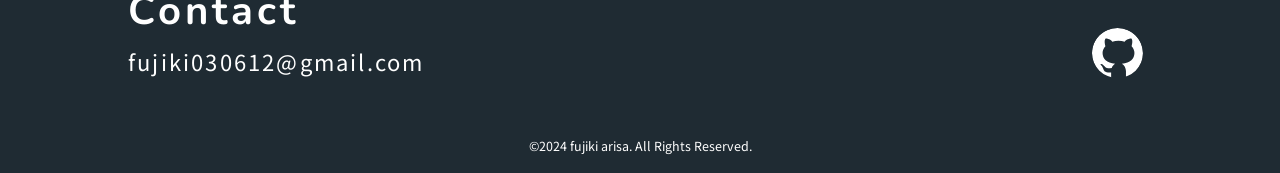
==== commit da602d71: "[feat]リンクの修正" ====
--- a/index.html
+++ b/index.html
@@ -181,7 +181,7 @@
                                     <dd class="d-inline">約3ヶ月</dd>
                                 </div>
                             </dl>
-                            <dl class="login">
+                            <!-- <dl class="login">
                                 <div>
                                     <dt class="d-inline-block">メールアドレス</dt>
                                     <dd class="d-inline">text@example.com</dd>
@@ -190,7 +190,7 @@
                                     <dt class="d-inline-block">パスワード</dt>
                                     <dd class="d-inline">password</dd>
                                 </div>
-                            </dl>
+                            </dl> -->
                         </div>
                     </figcaption>
                 </figure>
@@ -268,11 +268,10 @@
                 <!-- todo list -->
                 <figure class="bg-white">
                     <div class="position-relative">
-                        <a href="https://todo.fujiki.designer-academy.fukuoka.jp/login" class="preview">
+                        <a href="https://todo.fujiki.design-academy.fukuoka.jp/login" class="preview">
                             <img src="assets/images/works/img_05.png" alt="">
                             <span
                                 class="open w-100 h-100 position-absolute top-0 end-0 d-flex justify-content-center align-items-center text-white">OPEN</span>
-                        </a>
                         </a>
                         <a href="https://github.com/FujikiArisa/todo" class="github">
                             <img src="/assets/images/works/github.svg" alt="" class="position-absolute top-0"></a>
@@ -299,11 +298,11 @@
                             <dl class="login">
                                 <div>
                                     <dt class="d-inline-block">メールアドレス</dt>
-                                    <dd class="d-inline">text@example.com</dd>
+                                    <dd class="d-inline">fujiki@gmail.com</dd>
                                 </div>
                                 <div>
                                     <dt class="d-inline-block">パスワード</dt>
-                                    <dd class="d-inline">password</dd>
+                                    <dd class="d-inline">fujiki0612</dd>
                                 </div>
                             </dl>
                         </div>
@@ -311,8 +310,8 @@
                 </figure>
 
                 <!-- el commun -->
-                <figure class="position-relative bg-white">
-                    <div  class="position-relative">
+                <figure class="bg-white">
+                    <div class="position-relative">
                         <a href="https://elcommun-pointnote.netlify.app/" class="preview">
                             <img src="assets/images/works/img_03.png" alt="">
                             <span
--- a/assets/css/style.css
+++ b/assets/css/style.css
@@ -1,11 +1,8 @@
 :root {
     --transition: 0.2s ease;
     --bg-color-sub: #c2c9cc;
-    /*濃いめ*/
     --bg-color: #dfe3e6;
-    /*薄め*/
     --color-accent: #1f2b33;
-
     --box-shadow: 0 0 8px hsla(204, 24%, 16%, 0.5);
 }
 
@@ -36,12 +33,11 @@
 h2 {
     text-align: center;
     font-size: clamp(2.8rem, 4vw, 4rem);
-    padding-block-start: 12rem;
-    margin-block-end: 0;
+    padding-block-start: clamp(6rem, 10vw, 12rem);
 }
 
 h2+.text-center {
-    padding-block-end: 5rem;
+    padding-block-end: clamp(2rem, 5vw, 5rem);
     letter-spacing: .2em;
 }
 
@@ -52,17 +48,8 @@
 /*======= header =======*/
 
 header {
-    height: 80vh;
-    max-height: 960px;
+    height: clamp(80vh, 80vh, 960px);
     background-color: #829099;
-}
-
-/* 背景色 */
-
-header .bg {
-    width: 50%;
-    height: 100%;
-    object-fit: cover;
 }
 
 /* ナビゲーション */
@@ -70,13 +57,13 @@
 header ul {
     gap: 4em;
     z-index: 9999;
-    height: 55px;
+    height: 5.5rem;
     box-shadow: var(--box-shadow);
 }
 
 header a {
     text-decoration: none;
-    font-size: clamp(1.4rem, 2vw, 2rem);
+    font-size: clamp(1.2rem, 2.5vw, 2rem);
 }
 
 header nav a:hover {
@@ -84,23 +71,24 @@
     text-decoration: underline;
 }
 
-/* タイトル */
+/* ページタイトル */
 
 header h1 {
+    font-family: "Courgette", cursive;
+    font-weight: 400;
+    font-style: normal;
+
     inset: 6em auto auto 2em;
-    letter-spacing: .4em;
-
-    font-family: "Courgette", cursive;
-    font-weight: 400;
-    font-style: normal;
 }
 
 header h1 p {
-    font-size: clamp(3rem, 10vw, 8rem);
+    font-size: clamp(3rem, 10vw, 10rem);
+    letter-spacing: .1em;
 }
 
 header h1 span {
-    font-size: clamp(1rem, 2vw, 4rem);
+    font-size: clamp(1rem, 2vw, 3rem);
+    letter-spacing: .3em;
 }
 
 /* イラスト */
@@ -115,29 +103,6 @@
 header .arrow {
     inset: auto 0 -5% 0;
     height: clamp(50px, 10vw, 100px);
-}
-
-@media screen and (max-width: 992px) {
-    header {
-        height: 60vh;
-        min-height: 550px;
-    }
-
-    header ul {
-        gap: 0;
-    }
-
-    header h1 {
-        top: 4em;
-    }
-
-    h2 {
-        padding-block-start: 6rem;
-    }
-
-    h2+.text-center {
-        padding-block-end: 2rem;
-    }
 }
 
 /*======= skills =======*/
@@ -189,62 +154,17 @@
     letter-spacing: .1em;
 }
 
-@media screen and (max-width: 992px) {
-    #skills ul {
-        width: 80vw;
-    }
-
-    #skills figure {
-        padding-block: 0;
-    }
-
-    #skills figure>div {
-        width: 100%;
-        padding-inline: 0;
-        padding-block: 3rem 2rem;
-    }
-
-    #skills figure figcaption {
-        width: 100%;
-        border-left: 0;
-        padding-block-end: 3rem;
-    }
-
-
-    #skills figure>div>div {
-        width: 15%;
-    }
-
-    #skills h3 {
-        border-top: 2px var(--bg-color-sub) solid;
-        padding-block-start: 1rem;
-    }
-}
-
 /*======= works =======*/
 
 #works {
     background-color: var(--bg-color-sub);
 }
 
-#works .login {
-    font-size: clamp(1.6rem, 1.5vw, 1.8rem);
-    padding-bottom: 4rem;
-    width: fit-content;
-}
-
-#works .login dt {
-    width: 9em;
-    font-weight: 400;
-    user-select: none;
-}
-
-#works .login dd {
-    letter-spacing: .1em;
-}
+/* 一覧 */
 
 #works>.d-flex {
     width: 70vw;
+    row-gap: 2rem;
 }
 
 #works figure {
@@ -252,26 +172,12 @@
     box-shadow: var(--box-shadow);
 }
 
-#works figure:nth-child(n+3) {
-    margin-block-start: 3%;
-}
-
-/* プレビュー */
-
-#works .preview {
-    position: relative;
-    display: inline-block;
-}
-
-#works .preview.unfinished {
-    pointer-events: none;
-}
-
 /* OPENボタン */
 
 #works .preview .open {
     background-color: rgba(0, 0, 0, 0.6);
     opacity: 0;
+
     font-size: 3.4rem;
     transition: .3s;
     font-weight: 500;
@@ -282,22 +188,26 @@
     opacity: 1;
 }
 
+#works .preview.unfinished {
+    pointer-events: none;
+}
+
 /* githubのボタン */
 
 #works .github img {
     width: 8rem;
-    position: absolute;
-    inset: 0 0 auto auto;
+    right: 0;
     transition: var(--transition);
 }
 
 #works figcaption {
-    border-top: 1px solid var(--color-accent);
+    border-top: 1px solid var(--bg-color);
 }
 
 #works figcaption>div {
     padding-block: 1rem 3rem;
     padding-inline: 1em;
+
 }
 
 /* サイト名 */
@@ -310,49 +220,35 @@
 
 #works figure p {
     color: #999999;
+    margin-block-end: .5rem;
 }
 
 /* サイトの詳細 */
 
-#works figure dl {
-    margin-block-start: .5em;
-}
-
-#works figure dt {
+#works .detail {
+    display: flex;
+    flex-direction: column;
+    
+}
+
+#works .detail dt {
     font-weight: 400;
     width: 5.5em;
 }
 
-@media screen and (max-width: 992px) {
-    #works>.d-flex {
-        width: 88vw;
-    }
-
-    #works figure {
-        width: 100%;
-    }
-
-    #works figure:nth-child(n+3) {
-        margin-block-start: 0;
-    }
-
-    #works figure:nth-child(n+2) {
-        margin-block-start: 6%;
-    }
-
-    #works .preview:hover .open {
-        opacity: 0;
-    }
+#works .login dt {
+    font-weight: 400;
+    width: 7.5em;
+}
+
+#works .login dd {
+    letter-spacing: .1em;
 }
 
 /*======= other works =======*/
 
 #other {
     background-color: var(--bg-color);
-}
-
-#other h2 {
-    padding-block-end: 0;
 }
 
 #other ul {
@@ -361,17 +257,8 @@
 }
 
 #other h3 {
-    margin-block-start: .5em;
     font-weight: 400;
     font-size: clamp(1.4rem, 2vw, 1.8rem)
-
-}
-
-@media screen and (max-width: 992px) {
-    #other ul {
-        width: 80vw;
-        gap: 4rem;
-    }
 }
 
 /*======= about =======*/
@@ -382,6 +269,7 @@
 
 #about>div {
     width: 55vw;
+    max-width: 900px;
 }
 
 time {
@@ -410,26 +298,9 @@
 }
 
 #about img {
-    width: 15vw;
+    width: 20vw;
     max-width: 300px;
-}
-
-@media screen and (max-width: 992px) {
-    #about>div {
-        width: 88vw;
-    }
-
-    time {
-        padding-inline-end: 1rem;
-    }
-
-    .timeline-content {
-        padding-inline-start: 1rem;
-    }
-
-    #about img {
-        width: 250px;
-    }
+    padding-inline-start: 1rem;
 }
 
 /*======= footer =======*/
@@ -479,4 +350,90 @@
 }
 
 
-@media screen and (max-width: 992px) {}+@media screen and (max-width: 992px) {
+    /* header */
+    header {
+        height: 60vh;
+        min-height: 550px;
+    }
+
+    header ul {
+        gap: 0;
+    }
+
+    header h1 {
+        top: 4em;
+    }
+
+    /* skills */
+
+    #skills ul {
+        width: 80vw;
+    }
+
+    #skills figure {
+        padding-block: 0;
+    }
+
+    #skills figure>div {
+        width: 100%;
+        padding-block: 3rem 2rem;
+        padding-inline: 0;
+    }
+
+    #skills figure figcaption {
+        width: 100%;
+        padding-block-end: 3rem;
+        border-left: 0;
+    }
+
+    #skills figure>div>div {
+        width: 15%;
+    }
+
+    #skills h3 {
+        border-top: 2px var(--bg-color-sub) solid;
+        padding-block-start: 1rem;
+    }
+
+    /* works */
+
+    #works>.d-flex {
+        width: 88vw;
+        row-gap: 2rem;
+    }
+
+    #works figure {
+        width: 100%;
+    }
+
+    #works .preview:hover .open {
+        opacity: 0;
+    }
+
+    /* other works */
+
+    #other ul {
+        gap: 4rem;
+    }
+
+    /* about */
+
+    #about>div {
+        width: 88vw;
+    }
+
+    time {
+        padding-inline-end: 1rem;
+    }
+
+    .timeline-content {
+        padding-inline-start: 1rem;
+    }
+
+    #about img {
+    padding-inline-start: 0;
+    padding-block-end: 2rem;
+    width: 250px;
+    }
+}
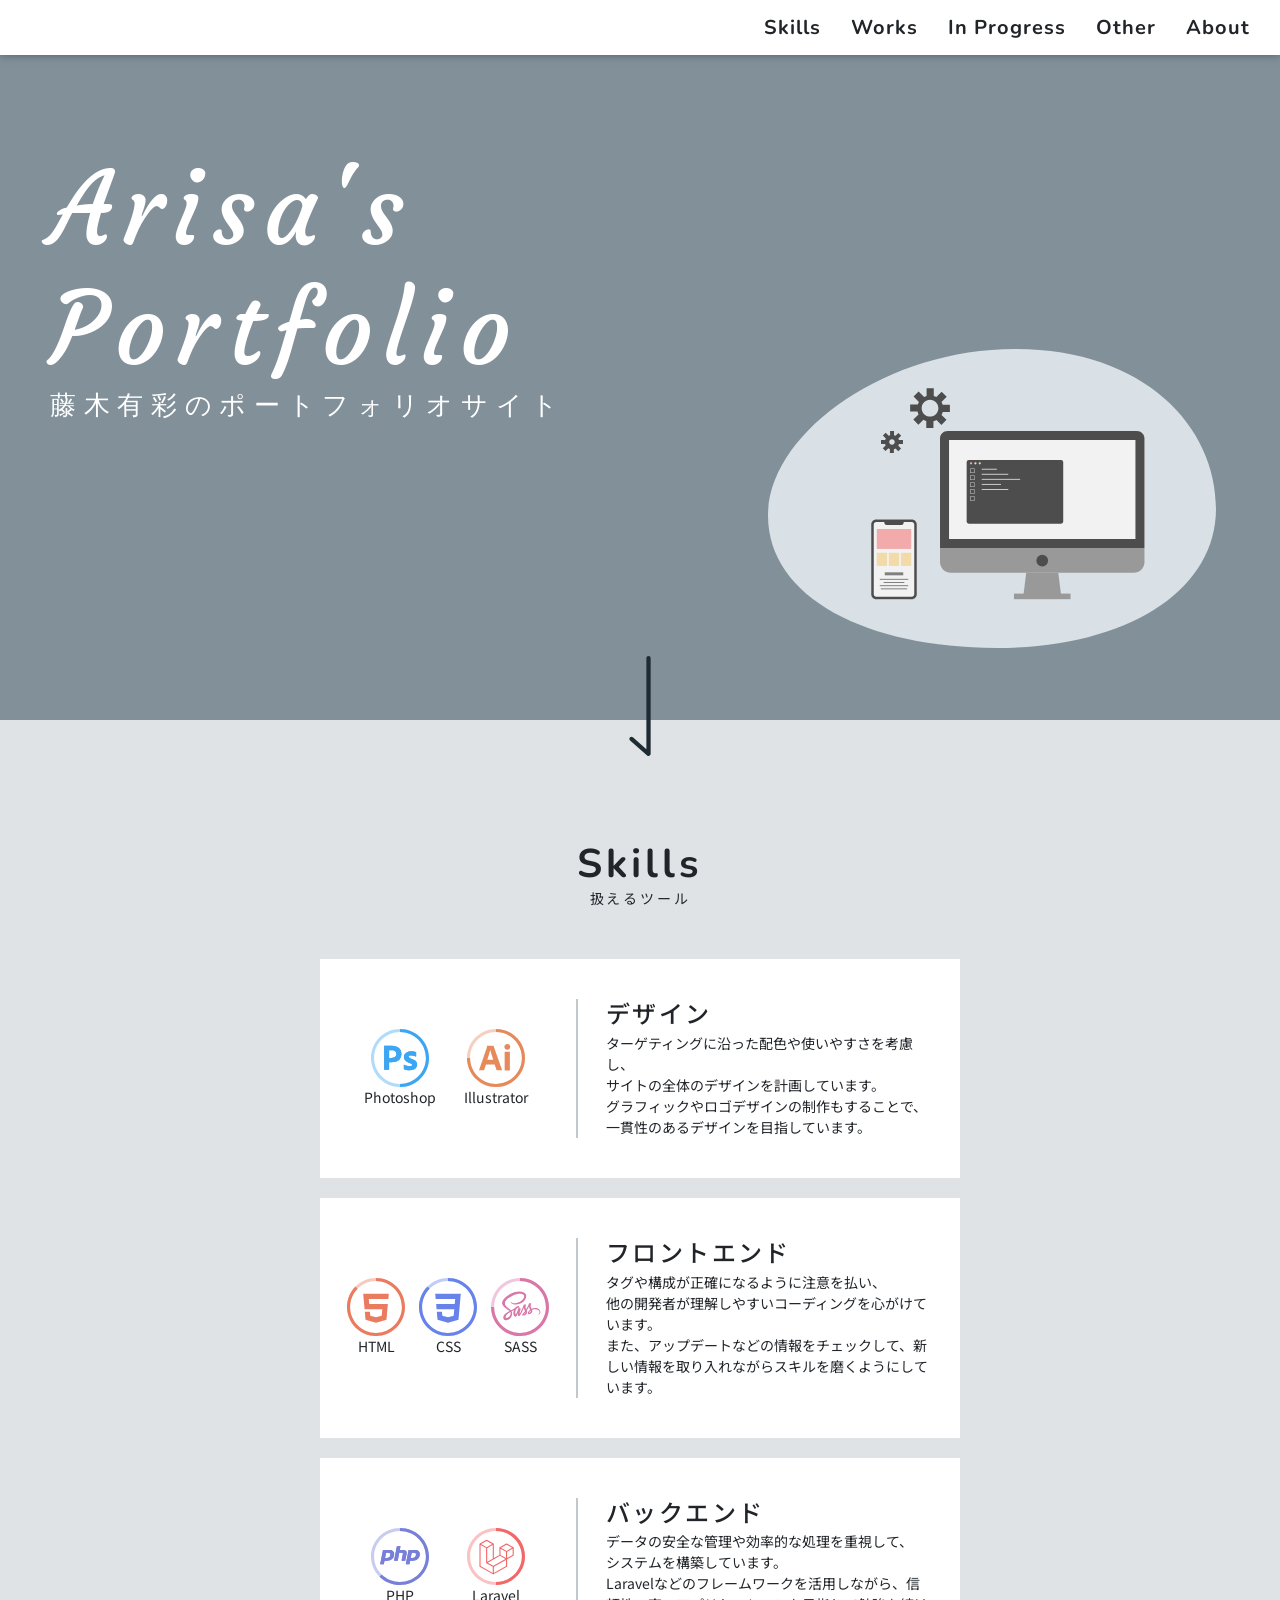
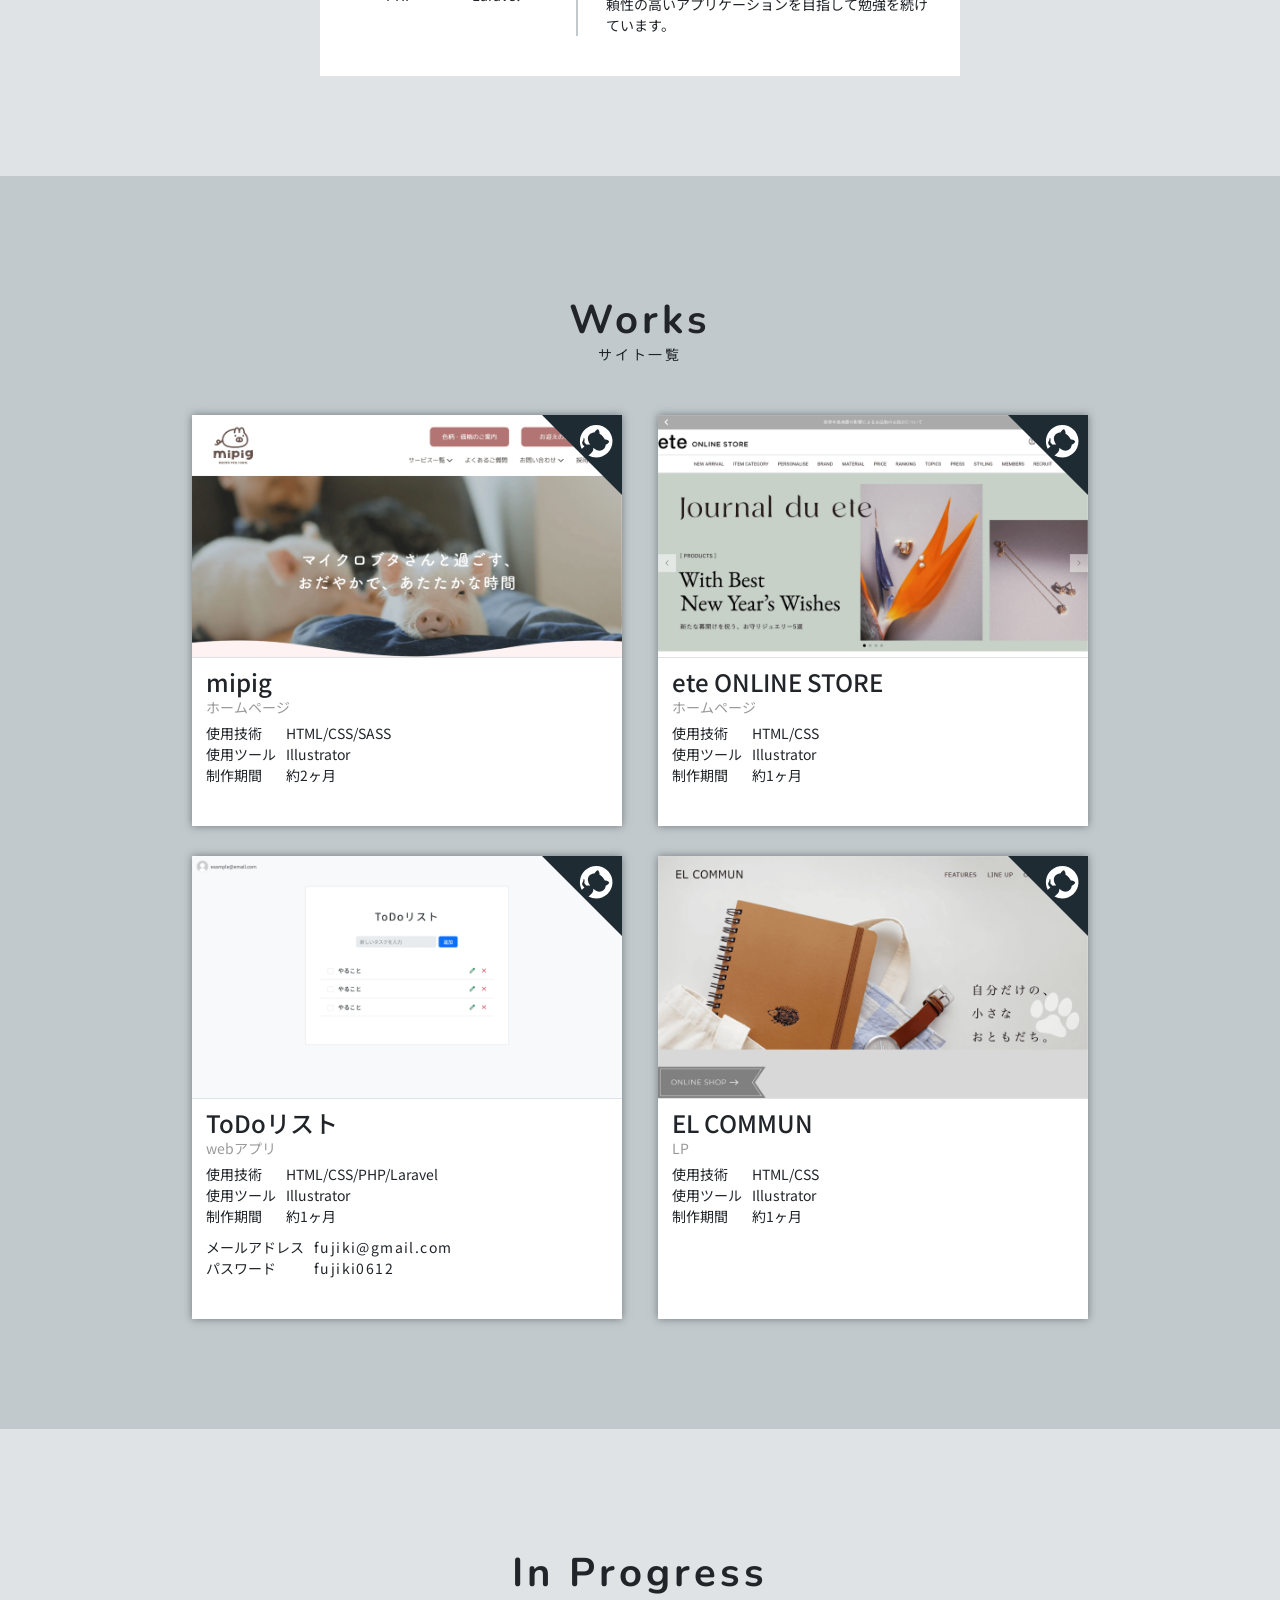
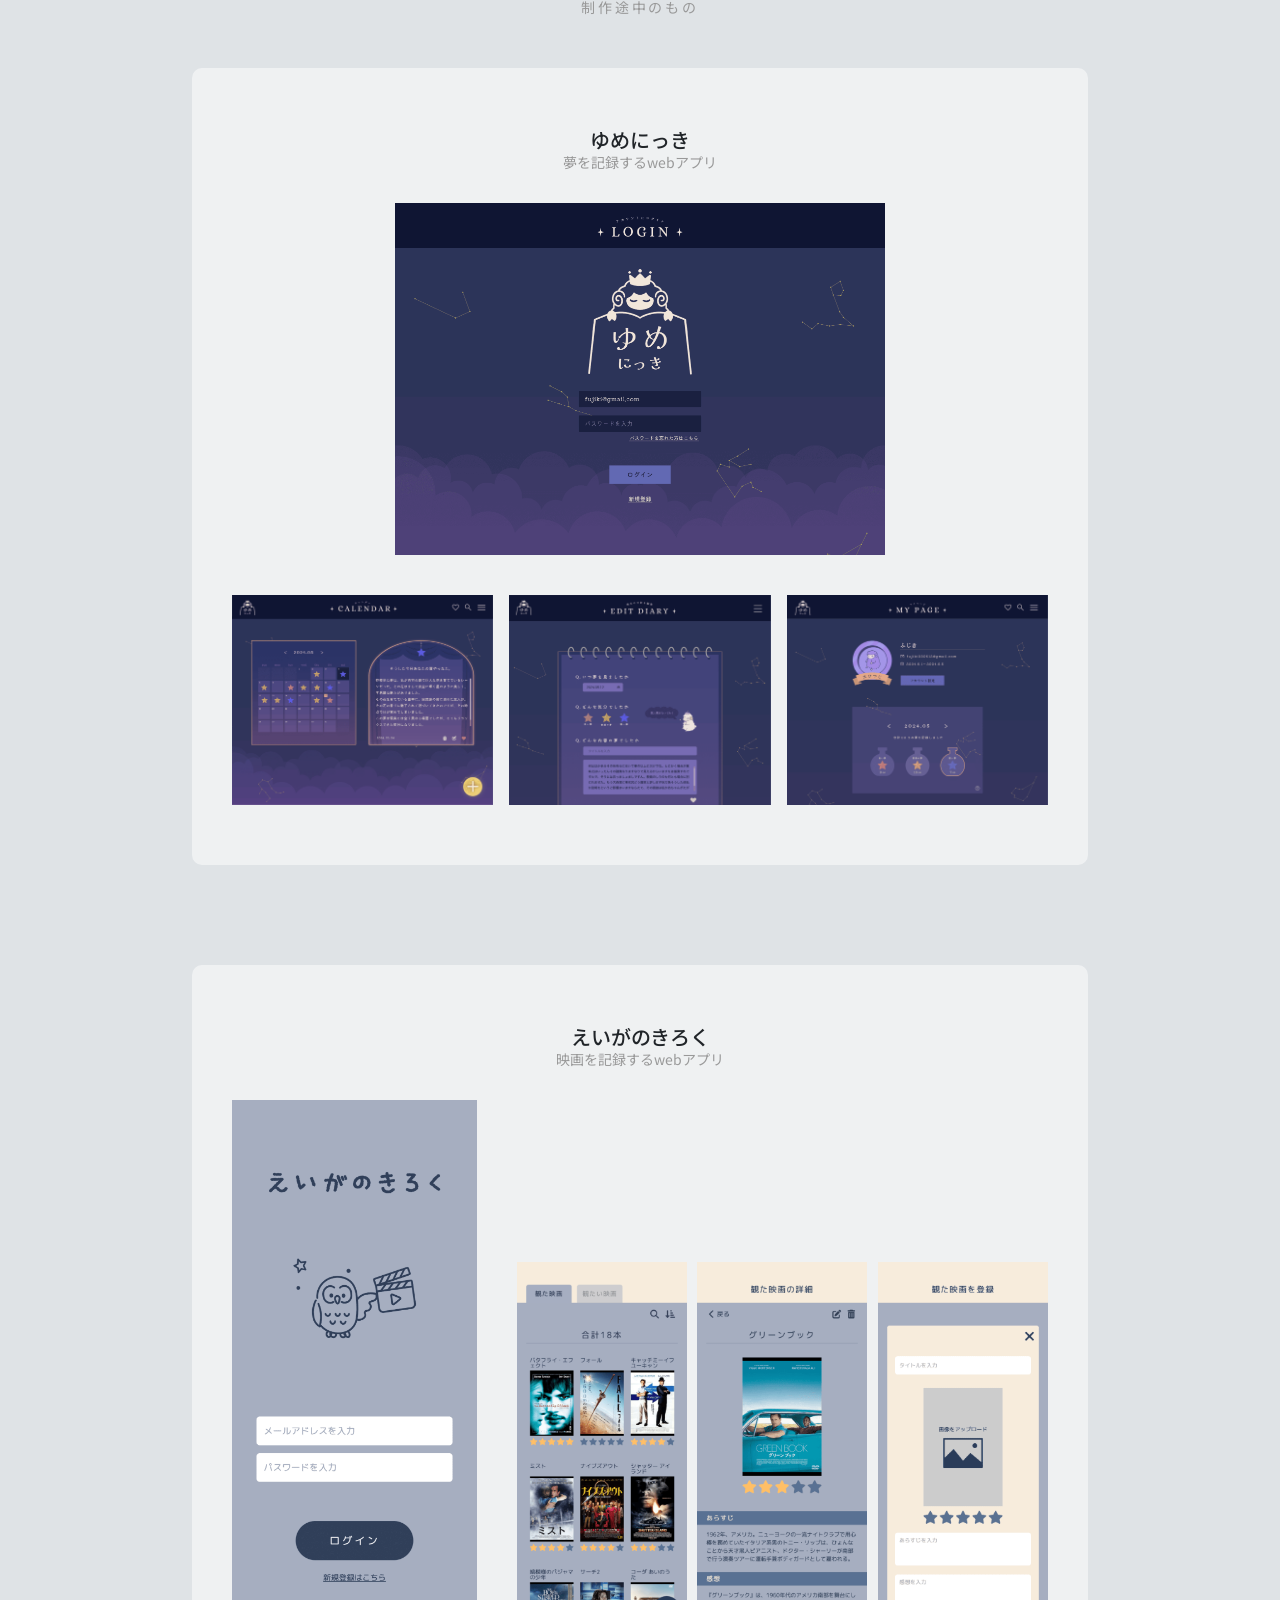
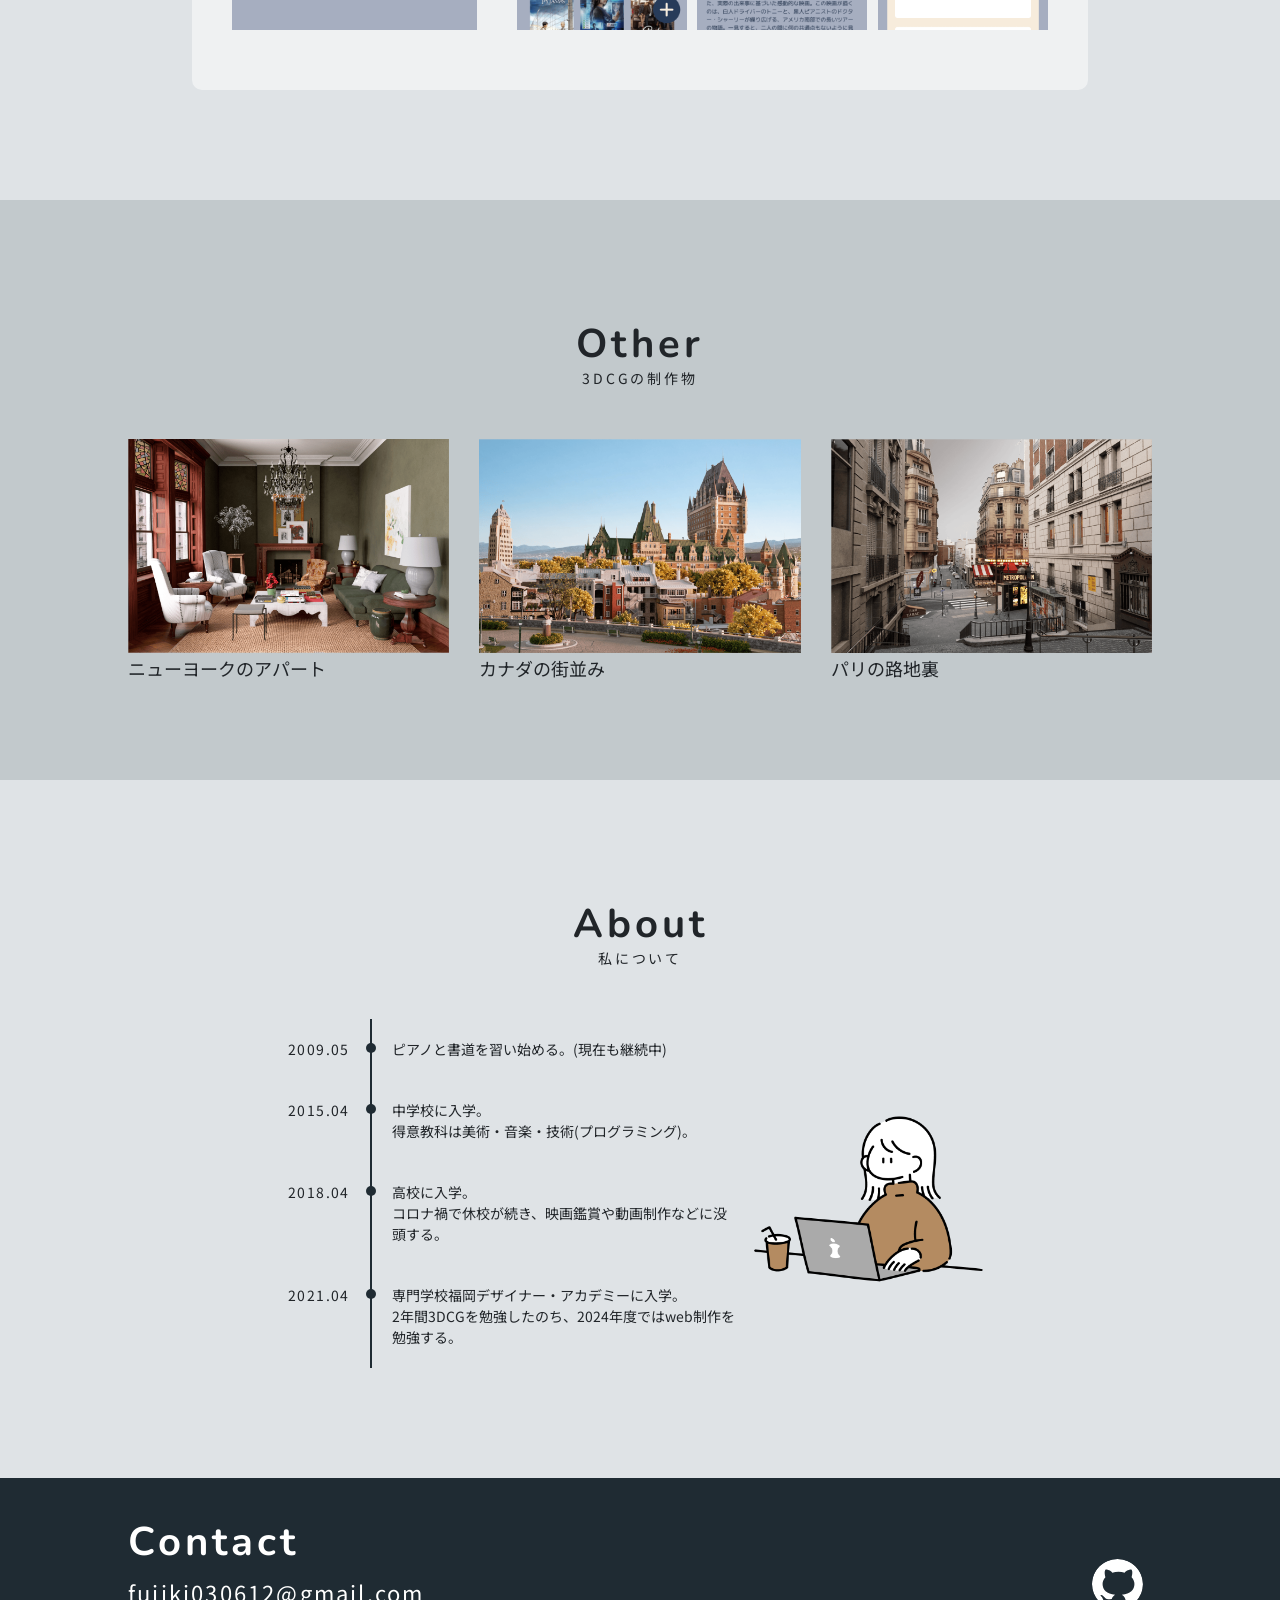
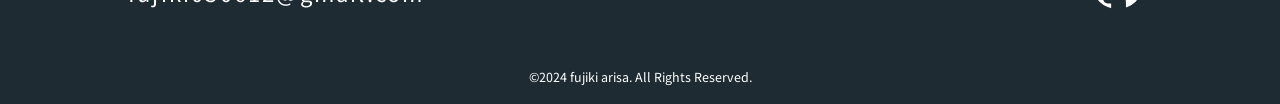
==== commit 90460b58: "[feat]セクションを追加" ====
--- a/index.html
+++ b/index.html
@@ -28,22 +28,27 @@
                 class="list-unstyled d-flex justify-content-evenly justify-content-lg-end align-items-center position-fixed bg-white w-100 my-0 mx-auto pe-lg-5">
                 <li>
                     <a href="#skills" class="text-dark">
-                        My Skills
+                        Skills
                     </a>
                 </li>
                 <li>
                     <a href="#works" class="text-dark">
-                        My Works
+                        Works
                     </a>
                 </li>
                 <li>
+                    <a href="#progress" class="text-dark">
+                        In Progress
+                    </a>
+                </li>
+                <li>
                     <a href="#other" class="text-dark">
-                        Other Works
+                        Other
                     </a>
                 </li>
                 <li>
                     <a href="#about" class="text-dark">
-                        About Me
+                        About
                     </a>
                 </li>
             </ul>
@@ -65,7 +70,7 @@
     <!--========== skill ==========-->
     <main>
         <section id="skills">
-            <h2 class="mb-0">My Skills</h2>
+            <h2 class="mb-0">Skills</h2>
             <p class="text-center mb-0">扱えるツール</p>
 
             <ul class="list-unstyled mx-auto mb-0">
@@ -84,7 +89,7 @@
                         </div>
 
                         <figcaption class="d-flex flex-column justify-content-between">
-                            <h3>Design</h3>
+                            <h3>デザイン</h3>
                             <div>
                                 <p class="mb-0">ターゲティングに沿った配色や使いやすさを考慮し、<br>サイトの全体のデザインを計画しています。</p>
                                 <p class="mb-0">グラフィックやロゴデザインの制作もすることで、一貫性のあるデザインを目指しています。</p>
@@ -112,7 +117,7 @@
                         </div>
 
                         <figcaption class="d-flex flex-column justify-content-between">
-                            <h3>Front-End</h3>
+                            <h3>フロントエンド</h3>
                             <div>
                                 <p class="mb-0">タグや構成が正確になるように注意を払い、<br>他の開発者が理解しやすいコーディングを心がけています。</p>
                                 <p class="mb-0">また、アップデートなどの情報をチェックして、新しい情報を取り入れながらスキルを磨くようにしています。</p>
@@ -136,7 +141,7 @@
                         </div>
 
                         <figcaption class="d-flex flex-column justify-content-between">
-                            <h3>Back-End</h3>
+                            <h3>バックエンド</h3>
                             <div>
                                 <p class="mb-0">データの安全な管理や効率的な処理を重視して、<br>システムを構築しています。</p>
                                 <p class="mb-0">Laravelなどのフレームワークを活用しながら、信頼性の高いアプリケーションを目指して勉強を続けています。</p>
@@ -149,52 +154,9 @@
 
         <!--========== works ==========-->
         <section id="works">
-            <h2 class="mb-0">My Works</h2>
+            <h2 class="mb-0">Works</h2>
             <p class="text-center mb-0">サイト一覧</p>
             <div class="d-flex flex-wrap justify-content-between mx-auto flex-column flex-lg-row">
-                <!-- dream diary -->
-                <figure class="bg-white">
-                    <div class="position-relative">
-                        <a href="#" class="preview unfinished">
-                            <img src="assets/images/works/img_04.png" alt="">
-                        </a>
-                        <a href="https://github.com/FujikiArisa/dream-diary" class="github">
-                            <img src="/assets/images/works/github.svg" alt="" class="position-absolute top-0">
-                        </a>
-                    </div>
-
-                    <figcaption>
-                        <div class="bg-white">
-                            <h3 class="mb-0">ゆめにっき</h3>
-                            <p>webアプリ</p>
-                            <dl class="detail">
-                                <div>
-                                    <dt class="d-inline-block">使用技術</dt>
-                                    <dd class="d-inline">HTML/CSS/PHP/Laravel</dd>
-                                </div>
-                                <div>
-                                    <dt class="d-inline-block">使用ツール</dt>
-                                    <dd class="d-inline">Illustrator</dd>
-                                </div>
-                                <div>
-                                    <dt class="d-inline-block">制作期間</dt>
-                                    <dd class="d-inline">約3ヶ月</dd>
-                                </div>
-                            </dl>
-                            <!-- <dl class="login">
-                                <div>
-                                    <dt class="d-inline-block">メールアドレス</dt>
-                                    <dd class="d-inline">text@example.com</dd>
-                                </div>
-                                <div>
-                                    <dt class="d-inline-block">パスワード</dt>
-                                    <dd class="d-inline">password</dd>
-                                </div>
-                            </dl> -->
-                        </div>
-                    </figcaption>
-                </figure>
-
                 <!-- mipig -->
                 <figure class="bg-white">
                     <div class="position-relative">
@@ -346,10 +308,43 @@
 
             </div>
         </section>
+        <!--========== in progress ==========-->
+        <section id="progress">
+            <h2 class="mb-0">In Progress</h2>
+            <p class="text-center mb-0">制作途中のもの</p>
+
+            <ul class="list-unstyled mx-auto">
+                <li class="pc">
+                    <h3 class="text-center mb-0">ゆめにっき</h3>
+                    <p class="text-center">夢を記録するwebアプリ</p>
+                    <div class="d-flex flex-column">
+                        <img src="/assets/images/progress/dream/img_01.png" alt="" class="cover d-block mx-auto">
+                        <ul class="list-unstyled detail d-flex justify-content-between align-items-end">
+                            <li><img src="/assets/images/progress/dream/img_02.png" alt=""></li>
+                            <li><img src="/assets/images/progress/dream/img_03.png" alt=""></li>
+                            <li><img src="/assets/images/progress/dream/img_04.png" alt=""></li>
+                        </ul>
+                    </div>
+                </li>
+
+                <li class="sp">
+                    <h3 class="text-center mb-0">えいがのきろく</h3>
+                    <p class="text-center">映画を記録するwebアプリ</p>
+                    <div class="d-flex">
+                        <img src="/assets/images/progress/movie/img_01.png" alt="" class="cover d-block mx-auto">
+                        <ul class="list-unstyled detail d-flex justify-content-between align-items-end">
+                            <li><img src="/assets/images/progress/movie/img_02.png" alt=""></li>
+                            <li><img src="/assets/images/progress/movie/img_03.png" alt=""></li>
+                            <li><img src="/assets/images/progress/movie/img_04.png" alt=""></li>
+                        </ul>
+                    </div>
+                </li>
+            </ul>
+        </section>
 
         <!--========== other works ==========-->
         <section id="other">
-            <h2 class="mb-0">Other Works</h2>
+            <h2 class="mb-0">Other</h2>
             <p class="text-center mb-0">3DCGの制作物</p>
 
             <ul class="list-unstyled mx-auto d-flex flex-column flex-lg-row mb-0">
@@ -370,7 +365,7 @@
 
         <!--========== about me ==========-->
         <section id="about">
-            <h2 class="mb-0">About Me</h2>
+            <h2 class="mb-0">About</h2>
             <p class="text-center mb-0">私について</p>
 
             <div class="mx-auto d-flex justify-content-between align-items-center flex-column-reverse flex-lg-row">
--- a/assets/css/style.css
+++ b/assets/css/style.css
@@ -55,7 +55,7 @@
 /* ナビゲーション */
 
 header ul {
-    gap: 4em;
+    gap: 3em;
     z-index: 9999;
     height: 5.5rem;
     box-shadow: var(--box-shadow);
@@ -63,7 +63,7 @@
 
 header a {
     text-decoration: none;
-    font-size: clamp(1.2rem, 2.5vw, 2rem);
+    font-size: clamp(1.4rem, 3vw, 2rem);
 }
 
 header nav a:hover {
@@ -188,10 +188,6 @@
     opacity: 1;
 }
 
-#works .preview.unfinished {
-    pointer-events: none;
-}
-
 /* githubのボタン */
 
 #works .github img {
@@ -219,7 +215,7 @@
 /* サイトの種類 */
 
 #works figure p {
-    color: #999999;
+    color: #999;
     margin-block-end: .5rem;
 }
 
@@ -228,7 +224,6 @@
 #works .detail {
     display: flex;
     flex-direction: column;
-    
 }
 
 #works .detail dt {
@@ -245,10 +240,59 @@
     letter-spacing: .1em;
 }
 
+/*======= in progress =======*/
+
+#progress {
+    background-color: var(--bg-color);
+}
+
+#progress h3 {
+    font-size: clamp(1.6rem, 2vw, 2rem)
+}
+
+#progress p {
+    color: #999;
+}
+
+#progress>ul {
+    width: 70vw;
+}
+
+#progress>ul>li {
+    background-color: hsla(0, 0%, 100%, 0.5);
+    padding: 6rem 4rem;
+    border-radius: 10px;
+}
+
+#progress>ul>li:nth-child(n+2) {
+    margin-block-start: 10rem;
+}
+
+#progress div {
+    margin-block-start: 3rem;
+}
+
+#progress .pc .cover {
+    width: 60%;
+}
+
+#progress .sp .cover {
+    width: 30%;
+    height: auto;
+}
+
+#progress>ul>li>.d-flex {
+    gap: 4rem;
+}
+
+#progress .detail li{
+    width: 32%;
+}
+
 /*======= other works =======*/
 
 #other {
-    background-color: var(--bg-color);
+    background-color: var(--bg-color-sub);
 }
 
 #other ul {
@@ -264,7 +308,7 @@
 /*======= about =======*/
 
 #about {
-    background-color: var(--bg-color-sub);
+    background-color: var(--bg-color);
 }
 
 #about>div {
@@ -351,6 +395,7 @@
 
 
 @media screen and (max-width: 992px) {
+
     /* header */
     header {
         height: 60vh;
@@ -411,6 +456,45 @@
         opacity: 0;
     }
 
+    /* in progress */
+
+    #progress > ul {
+        width: 88vw;
+    }
+
+    #progress > ul > li {
+        padding: 4rem 2rem;
+    }
+
+    #progress .pc .cover {
+        width: 80%;
+    }
+    
+    #progress .sp .cover {
+        width: 40%;
+        height: auto;
+    }
+
+    #progress .detail li:last-child{
+        display: none;
+    }
+
+    #progress .detail li{
+        width: 47%;
+    }
+
+    #progress div {
+        margin-block-start: 2rem;
+    }
+
+    #progress>ul>li>.d-flex {
+        gap: 2rem;
+    }
+
+    #progress>ul>li:nth-child(n+2) {
+        margin-block-start: 6rem;
+    }
+
     /* other works */
 
     #other ul {
@@ -432,8 +516,8 @@
     }
 
     #about img {
-    padding-inline-start: 0;
-    padding-block-end: 2rem;
-    width: 250px;
+        padding-inline-start: 0;
+        padding-block-end: 2rem;
+        width: 250px;
     }
 }
